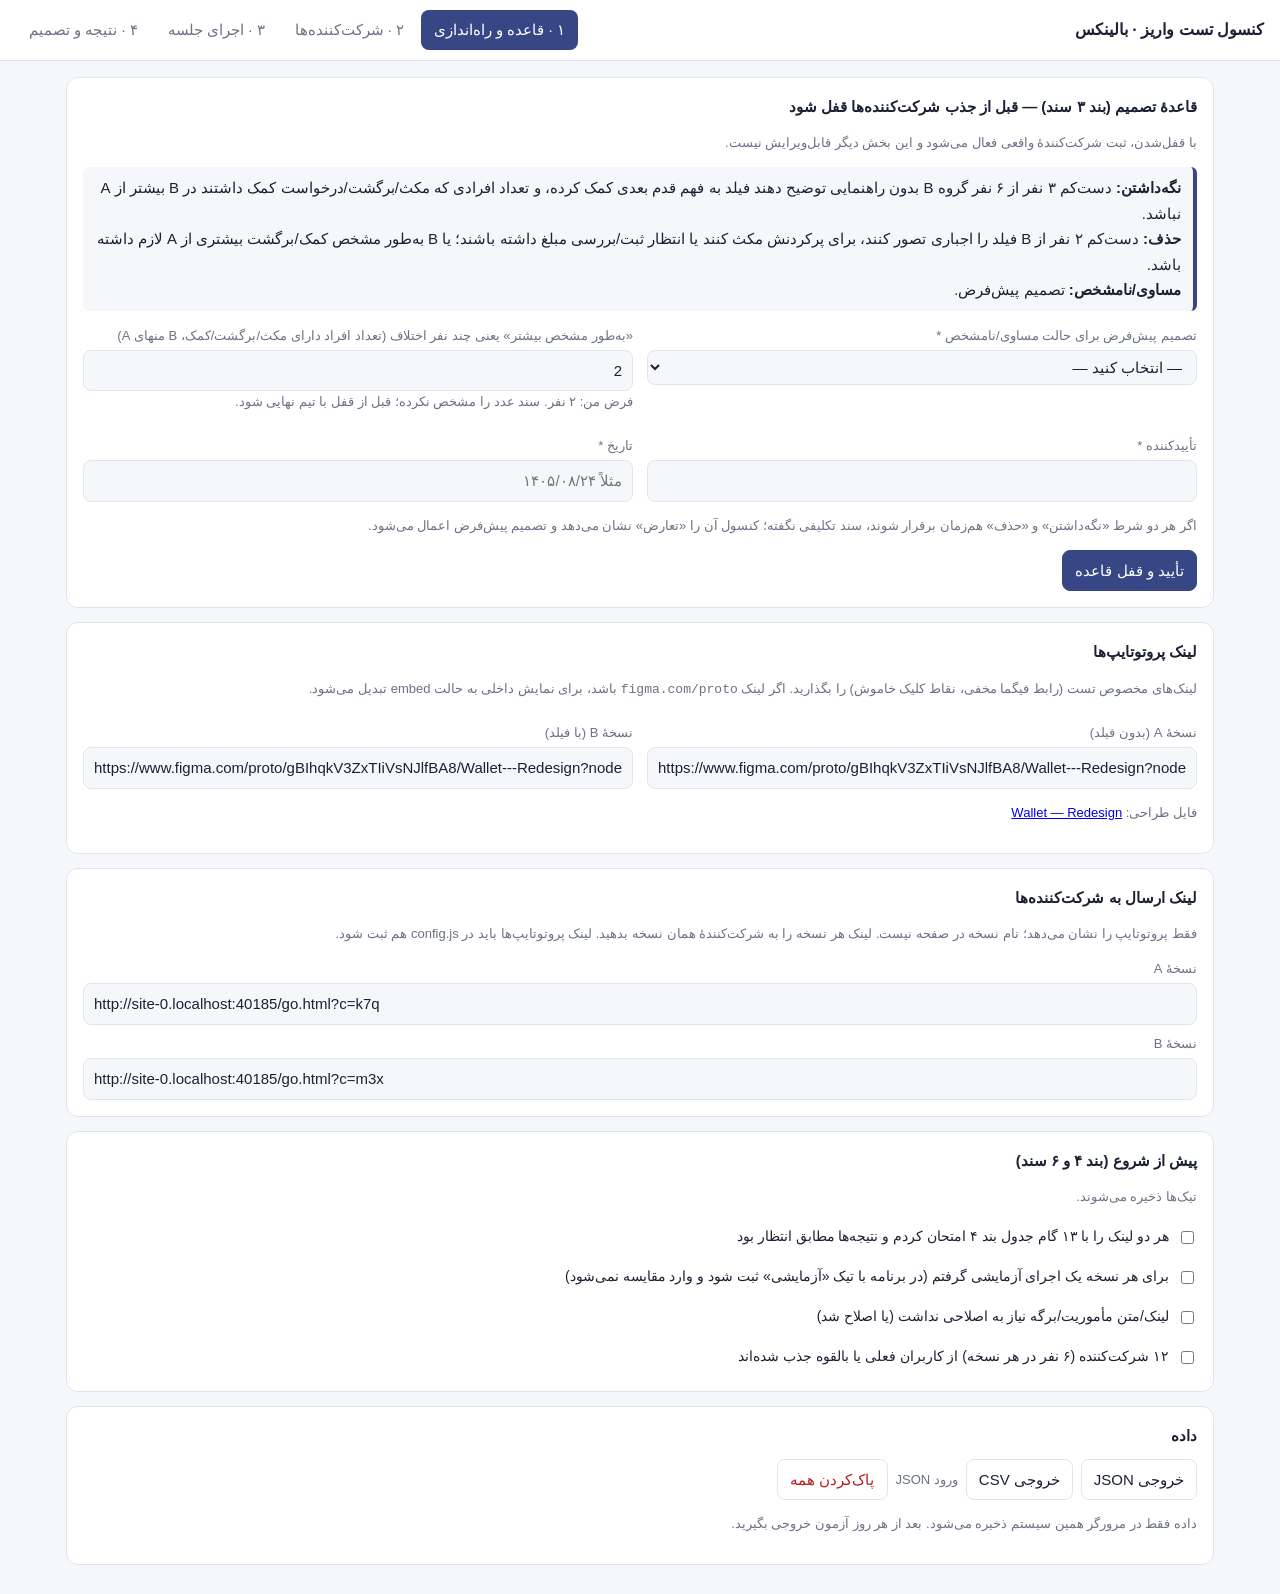
==== index.html @ b4ce2a28 "Balinex deposit A/B test console" ====
<!doctype html>
<html lang="fa" dir="rtl">
<head>
<meta charset="utf-8">
<meta name="viewport" content="width=device-width,initial-scale=1">
<title>کنسول تست واریز بالینکس</title>
<style>
:root{--bg:#f6f7fb;--card:#fff;--ink:#1b2033;--mute:#6b7285;--line:#e1e4ee;--pri:#374785;--pri-ink:#fff;--ok:#15803d;--bad:#b91c1c;--warn:#b45309;--a:#0e7490;--b:#7c3aed}
@media (prefers-color-scheme:dark){:root{--bg:#12141c;--card:#1b1e2a;--ink:#e8eaf3;--mute:#9aa1b5;--line:#2c3144;--pri:#7c8fe0;--pri-ink:#10131f;--ok:#4ade80;--bad:#f87171;--warn:#fbbf24;--a:#22d3ee;--b:#a78bfa}}
*{box-sizing:border-box}
body{margin:0;background:var(--bg);color:var(--ink);font:15px/1.7 Vazirmatn,Tahoma,"Segoe UI",sans-serif}
header{background:var(--card);border-bottom:1px solid var(--line);padding:10px 16px;display:flex;gap:12px;align-items:center;flex-wrap:wrap;position:sticky;top:0;z-index:5}
header h1{font-size:16px;margin:0;margin-inline-end:auto}
nav{display:flex;gap:4px;flex-wrap:wrap}
nav button{background:none;border:1px solid transparent;color:var(--mute);padding:6px 12px;border-radius:8px;cursor:pointer;font:inherit}
nav button.on{background:var(--pri);color:var(--pri-ink)}
main{max-width:1180px;margin:0 auto;padding:16px}
.card{background:var(--card);border:1px solid var(--line);border-radius:12px;padding:16px;margin-bottom:14px}
.card h2{font-size:15px;margin:0 0 10px}
.grid{display:grid;gap:14px}
.g2{grid-template-columns:1fr 1fr}.g3{grid-template-columns:repeat(3,1fr)}
@media(max-width:820px){.g2,.g3{grid-template-columns:1fr}}
label{display:block;font-size:13px;color:var(--mute);margin:8px 0 3px}
input,select,textarea{width:100%;font:inherit;color:var(--ink);background:var(--bg);border:1px solid var(--line);border-radius:8px;padding:7px 10px}
textarea{min-height:60px;resize:vertical}
input[type=checkbox]{width:auto}
button.btn{font:inherit;cursor:pointer;border:1px solid var(--line);background:var(--card);color:var(--ink);padding:7px 12px;border-radius:8px}
button.btn:hover{border-color:var(--pri)}
button.pri{background:var(--pri);color:var(--pri-ink);border-color:var(--pri)}
button.danger{color:var(--bad)}
button:disabled{opacity:.45;cursor:not-allowed}
.row{display:flex;gap:8px;flex-wrap:wrap;align-items:center}
.pill{display:inline-block;padding:1px 10px;border-radius:99px;font-size:12px;font-weight:700;color:#fff}
.pA{background:var(--a)}.pB{background:var(--b)}
.mute{color:var(--mute);font-size:13px}
table{width:100%;border-collapse:collapse;font-size:14px}
th,td{padding:7px 8px;border-bottom:1px solid var(--line);text-align:start;vertical-align:top}
th{color:var(--mute);font-weight:600;font-size:13px}
tr.sel{background:color-mix(in srgb,var(--pri) 12%,transparent)}
.timer{font-size:44px;font-weight:800;font-variant-numeric:tabular-nums;direction:ltr;text-align:center}
.timer.over{color:var(--bad)}
.script{background:var(--bg);border-inline-start:4px solid var(--pri);padding:8px 12px;border-radius:6px;margin:6px 0;white-space:pre-wrap}
.ev{display:grid;grid-template-columns:repeat(auto-fill,minmax(150px,1fr));gap:6px}
.log{max-height:170px;overflow:auto;font-size:13px;direction:rtl}
.log div{padding:2px 0;border-bottom:1px dashed var(--line)}
.ok{color:var(--ok)}.bad{color:var(--bad)}.warn{color:var(--warn)}
.verdict{font-size:20px;font-weight:800;padding:12px 16px;border-radius:10px;border:2px solid var(--line)}
.v-keep{border-color:var(--ok);color:var(--ok)}.v-del{border-color:var(--bad);color:var(--bad)}.v-def{border-color:var(--warn);color:var(--warn)}
iframe{width:100%;height:640px;border:1px solid var(--line);border-radius:10px;background:#fff}
.chk{display:flex;gap:8px;align-items:flex-start;padding:4px 0}
.chk input{margin-top:6px}
.hide{display:none!important}
.big{font-size:26px;font-weight:800}
</style>
</head>
<body>
<header>
  <h1>کنسول تست واریز · بالینکس</h1>
  <nav id="nav"></nav>
</header>
<main id="app"></main>

<script src="config.js"></script>
<script>
/* ---------- state ---------- */
const KEY='balinex-deposit-test-v1';
const DEF={config:{urlA:'',urlB:'',defaultDecision:'',approver:'',approvedDate:'',gap:2,locked:false},participants:[],sel:null,tab:'setup',showVer:false,embed:false};
let S;
try{S=JSON.parse(localStorage.getItem(KEY))||structuredClone(DEF)}catch(e){S=structuredClone(DEF)}
S.config={...DEF.config,...S.config};
const TC=window.TEST_CONFIG||{};if(!S.config.urlA&&TC.urlA)S.config.urlA=TC.urlA;if(!S.config.urlB&&TC.urlB)S.config.urlB=TC.urlB;
const base=location.href.replace(/[^/]*$/,'')+'go.html?c=';
const save=()=>{try{localStorage.setItem(KEY,JSON.stringify(S))}catch(e){}};
const $=(s,r=document)=>r.querySelector(s);
const esc=s=>String(s??'').replace(/[&<>"]/g,c=>({'&':'&amp;','<':'&lt;','>':'&gt;','"':'&quot;'}[c]));
const P=()=>S.participants.find(p=>p.id===S.sel);
const real=()=>S.participants.filter(p=>!p.pilot);
const fa=n=>String(n).replace(/\d/g,d=>'۰۱۲۳۴۵۶۷۸۹'[d]);
const mmss=s=>{s=Math.max(0,Math.floor(s));return String(Math.floor(s/60)).padStart(2,'0')+':'+String(s%60).padStart(2,'0')};

/* ---------- tabs ---------- */
const TABS=[['setup','۱ · قاعده و راه‌اندازی'],['people','۲ · شرکت‌کننده‌ها'],['run','۳ · اجرای جلسه'],['res','۴ · نتیجه و تصمیم']];
function renderNav(){$('#nav').innerHTML=TABS.map(([k,l])=>`<button class="${S.tab===k?'on':''}" data-t="${k}">${l}</button>`).join('');
  $('#nav').onclick=e=>{const t=e.target.dataset.t;if(t){S.tab=t;save();render()}}}

/* ---------- randomisation (stratified by prior deposit experience) ---------- */
function assign(exp,pilot){
  const pool=S.participants.filter(p=>!p.pilot===!pilot&&!pilot);
  if(pilot){return S.participants.filter(p=>p.pilot).length%2?'B':'A'}
  const cnt=(v,filter)=>real().filter(p=>p.version===v&&filter(p)).length;
  const A=cnt('A',()=>true),B=cnt('B',()=>true);
  if(A>=6)return 'B'; if(B>=6)return 'A';
  const sa=cnt('A',p=>p.exp===exp),sb=cnt('B',p=>p.exp===exp);
  if(sa!==sb)return sa<sb?'A':'B';
  if(A!==B)return A<B?'A':'B';
  return Math.random()<.5?'A':'B';
}

/* ---------- views ---------- */
function render(){renderNav();({setup:vSetup,people:vPeople,run:vRun,res:vRes}[S.tab])()}

function vSetup(){
  const c=S.config,L=c.locked;
  $('#app').innerHTML=`
  <div class="card"><h2>قاعدهٔ تصمیم (بند ۳ سند) — قبل از جذب شرکت‌کننده‌ها قفل شود</h2>
   <p class="mute">با قفل‌شدن، ثبت شرکت‌کنندهٔ واقعی فعال می‌شود و این بخش دیگر قابل‌ویرایش نیست.</p>
   <div class="script"><b>نگه‌داشتن:</b> دست‌کم ۳ نفر از ۶ نفر گروه B بدون راهنمایی توضیح دهند فیلد به فهم قدم بعدی کمک کرده، و تعداد افرادی که مکث/برگشت/درخواست کمک داشتند در B بیشتر از A نباشد.
<b>حذف:</b> دست‌کم ۲ نفر از B فیلد را اجباری تصور کنند، برای پرکردنش مکث کنند یا انتظار ثبت/بررسی مبلغ داشته باشند؛ یا B به‌طور مشخص کمک/برگشت بیشتری از A لازم داشته باشد.
<b>مساوی/نامشخص:</b> تصمیم پیش‌فرض.</div>
   <div class="grid g2">
    <div><label>تصمیم پیش‌فرض برای حالت مساوی/نامشخص *</label>
     <select id="def" ${L?'disabled':''}><option value="">— انتخاب کنید —</option>
      ${['نگه‌داشتن فیلد','حذف فیلد'].map(o=>`<option ${c.defaultDecision===o?'selected':''}>${o}</option>`).join('')}</select></div>
    <div><label>«به‌طور مشخص بیشتر» یعنی چند نفر اختلاف (تعداد افراد دارای مکث/برگشت/کمک، B منهای A)</label>
     <input id="gap" type="number" min="1" max="6" value="${c.gap}" ${L?'disabled':''}>
     <div class="mute">فرض من: ۲ نفر. سند عدد را مشخص نکرده؛ قبل از قفل با تیم نهایی شود.</div></div>
    <div><label>تأییدکننده *</label><input id="appr" value="${esc(c.approver)}" ${L?'disabled':''}></div>
    <div><label>تاریخ *</label><input id="adate" value="${esc(c.approvedDate)}" placeholder="مثلاً ۱۴۰۵/۰۸/۲۴" ${L?'disabled':''}></div>
   </div>
   <p class="mute">اگر هر دو شرط «نگه‌داشتن» و «حذف» هم‌زمان برقرار شوند، سند تکلیفی نگفته؛ کنسول آن را «تعارض» نشان می‌دهد و تصمیم پیش‌فرض اعمال می‌شود.</p>
   <div class="row"><button class="btn pri" id="lock" ${L?'disabled':''}>${L?'قفل شده ✓':'تأیید و قفل قاعده'}</button>
   ${L?`<button class="btn danger" id="unlock">باز کردن قفل (فقط پیش از جلسهٔ واقعی)</button>`:''}</div>
  </div>
  <div class="card"><h2>لینک پروتوتایپ‌ها</h2>
   <p class="mute">لینک‌های مخصوص تست (رابط فیگما مخفی، نقاط کلیک خاموش) را بگذارید. اگر لینک <code>figma.com/proto</code> باشد، برای نمایش داخلی به حالت embed تبدیل می‌شود.</p>
   <div class="grid g2"><div><label>نسخهٔ A (بدون فیلد)</label><input id="uA" dir="ltr" value="${esc(c.urlA)}"></div>
   <div><label>نسخهٔ B (با فیلد)</label><input id="uB" dir="ltr" value="${esc(c.urlB)}"></div></div>
   <p class="mute">فایل طراحی: <a href="https://www.figma.com/design/gBIhqkV3ZxTIiVsNJlfBA8/Wallet---Redesign?node-id=12158-16458" target="_blank" rel="noopener">Wallet — Redesign</a></p>
  </div>
  <div class="card"><h2>لینک ارسال به شرکت‌کننده‌ها</h2>
   <p class="mute">فقط پروتوتایپ را نشان می‌دهد؛ نام نسخه در صفحه نیست. لینک هر نسخه را به شرکت‌کنندهٔ همان نسخه بدهید. لینک پروتوتایپ‌ها باید در config.js هم ثبت شود.</p>
   <label>نسخهٔ A</label><input readonly dir="ltr" value="${esc(base+(TC.codeA||''))}" onclick="this.select()">
   <label>نسخهٔ B</label><input readonly dir="ltr" value="${esc(base+(TC.codeB||''))}" onclick="this.select()"></div>
  <div class="card"><h2>پیش از شروع (بند ۴ و ۶ سند)</h2>
   <p class="mute">تیک‌ها ذخیره می‌شوند.</p>
   ${[['pre1','هر دو لینک را با ۱۳ گام جدول بند ۴ امتحان کردم و نتیجه‌ها مطابق انتظار بود'],['pre2','برای هر نسخه یک اجرای آزمایشی گرفتم (در برنامه با تیک «آزمایشی» ثبت شود و وارد مقایسه نمی‌شود)'],['pre3','لینک/متن مأموریت/برگه نیاز به اصلاحی نداشت (یا اصلاح شد)'],['pre4','۱۲ شرکت‌کننده (۶ نفر در هر نسخه) از کاربران فعلی یا بالقوه جذب شده‌اند']]
    .map(([k,t])=>`<label class="chk" style="color:var(--ink);font-size:14px"><input type="checkbox" data-pre="${k}" ${S.pre?.[k]?'checked':''}>${t}</label>`).join('')}
  </div>
  <div class="card"><h2>داده</h2><div class="row">
   <button class="btn" id="exj">خروجی JSON</button><button class="btn" id="exc">خروجی CSV</button>
   <label class="btn" style="margin:0">ورود JSON<input type="file" id="imp" accept=".json" class="hide"></label>
   <button class="btn danger" id="reset">پاک‌کردن همه</button></div>
   <p class="mute">داده فقط در مرورگر همین سیستم ذخیره می‌شود. بعد از هر روز آزمون خروجی بگیرید.</p></div>`;
  if(!L){['def','gap','appr','adate'].forEach(id=>$('#'+id).onchange=()=>{c.defaultDecision=$('#def').value;c.gap=+$('#gap').value||2;c.approver=$('#appr').value;c.approvedDate=$('#adate').value;save()})}
  $('#uA').onchange=e=>{c.urlA=e.target.value.trim();save()};$('#uB').onchange=e=>{c.urlB=e.target.value.trim();save()};
  $('#lock').onclick=()=>{c.defaultDecision=$('#def').value;c.approver=$('#appr').value;c.approvedDate=$('#adate').value;c.gap=+$('#gap').value||2;
    if(!c.defaultDecision||!c.approver||!c.approvedDate)return alert('تصمیم پیش‌فرض، تأییدکننده و تاریخ را کامل کنید.');c.locked=true;save();render()};
  if($('#unlock'))$('#unlock').onclick=()=>{if(real().length&&!confirm('جلسهٔ واقعی ثبت شده؛ تغییر قاعده بعد از دیدن نتیجه اعتبار تست را از بین می‌برد. ادامه؟'))return;c.locked=false;save();render()};
  document.querySelectorAll('[data-pre]').forEach(i=>i.onchange=()=>{S.pre={...S.pre,[i.dataset.pre]:i.checked};save()});
  $('#exj').onclick=()=>dl('balinex-test.json',JSON.stringify(S,null,1),'application/json');
  $('#exc').onclick=()=>dl('balinex-test.csv','﻿'+toCSV(),'text/csv');
  $('#imp').onchange=e=>{const f=e.target.files[0];if(!f)return;f.text().then(t=>{try{S=JSON.parse(t);save();render()}catch(x){alert('فایل نامعتبر')}})};
  $('#reset').onclick=()=>{if(confirm('همهٔ داده پاک شود؟')){S=structuredClone(DEF);save();render()}};
}

function vPeople(){
  const c=S.config;
  $('#app').innerHTML=`
  ${!c.locked?`<div class="card warn">قاعدهٔ تصمیم هنوز قفل نشده؛ فقط اجرای آزمایشی مجاز است.</div>`:''}
  <div class="card"><h2>شرکت‌کنندهٔ جدید</h2>
   <div class="grid g3"><div><label>شناسه (مثلاً P01)</label><input id="code" value="P${String(real().length+1).padStart(2,'0')}"></div>
   <div><label>تجربهٔ قبلی واریز (برای متعادل‌سازی)</label><select id="exp"><option value="1">دارد</option><option value="0">ندارد</option></select></div>
   <div><label>نوع جلسه</label><select id="pil"><option value="0" ${c.locked?'':'disabled'}>اصلی</option><option value="1" ${c.locked?'':'selected'}>آزمایشی (خارج از مقایسه)</option></select></div></div>
   <div class="row" style="margin-top:10px"><button class="btn pri" id="add">ثبت و تخصیص نسخه</button>
   <span class="mute">تخصیص تصادفی است و در هر لایهٔ تجربه تا حد ممکن متعادل می‌ماند؛ سقف ۶ نفر برای هر نسخه.</span></div></div>
  <div class="card"><h2>فهرست (${fa(real().length)} از ۱۲)</h2>
   <table><tr><th>شناسه</th><th>نسخه</th><th>تجربه</th><th>نوع</th><th>نتیجه</th><th></th></tr>
   ${S.participants.map(p=>`<tr class="${p.id===S.sel?'sel':''}"><td>${esc(p.code)}</td>
    <td><span class="pill p${p.version}">${p.version}</span></td><td>${p.exp?'دارد':'ندارد'}</td><td>${p.pilot?'آزمایشی':'اصلی'}</td>
    <td>${OUT[p.obs.outcome]||'—'}</td>
    <td class="row"><button class="btn" data-run="${p.id}">اجرا</button><button class="btn danger" data-del="${p.id}">حذف</button></td></tr>`).join('')||'<tr><td colspan=6 class="mute">هنوز کسی ثبت نشده.</td></tr>'}</table></div>`;
  $('#add').onclick=()=>{
    const pilot=$('#pil').value==='1';
    if(!pilot&&real().length>=12)return alert('۱۲ نفر کامل است.');
    const exp=$('#exp').value==='1',v=assign(exp,pilot);
    const p={id:'p'+Date.now(),code:$('#code').value.trim()||'P?',version:v,exp,pilot,obs:blank()};
    S.participants.push(p);S.sel=p.id;save();
    alert(`${p.code} → نسخهٔ ${v}`);S.tab='run';save();render()};
  $('#app').onclick=e=>{const r=e.target.dataset.run,d=e.target.dataset.del;
    if(r){S.sel=r;S.tab='run';save();render()}
    if(d&&confirm('حذف شود؟')){S.participants=S.participants.filter(p=>p.id!==d);if(S.sel===d)S.sel=null;save();render()}};
}

const OUT={unassisted:'تکمیل بدون کمک',assisted:'تکمیل با کمک',incomplete:'ناتمام',limit:'محدودیت پروتوتایپ'};
const blank=()=>({startedAt:null,stoppedAt:null,elapsed:null,events:[],firstClick:'',firstMethod:'',outcome:'',fieldUse:'',mandatory:'',expectation:'',helped:'',quote:'',pauseNote:'',q1:'',q2:'',q3:'',q4:'',q5:''});
const EVT={click:'اولین کلیک',pause:'مکث',pausefill:'مکث برای پرکردن فیلد',back:'برگشت (مسیرنما)',help:'درخواست کمک',inactive:'کلیک روی بخش غیرفعال',note:'یادداشت'};
let tick=null;

function embedUrl(u){try{const x=new URL(u);if(x.hostname.endsWith('figma.com')&&x.pathname.startsWith('/proto')){x.hostname='embed.figma.com';x.searchParams.set('embed-host','share');x.searchParams.set('hide-ui','1');x.searchParams.set('hotspot-hints','0');return x.toString()}return u}catch(e){return u}}

function vRun(){
  clearInterval(tick);
  const p=P();
  if(!p){$('#app').innerHTML=`<div class="card">شرکت‌کننده‌ای انتخاب نشده. <button class="btn pri" id="go">به فهرست</button></div>`;$('#go').onclick=()=>{S.tab='people';render()};return}
  const o=p.obs,url=p.version==='A'?S.config.urlA:S.config.urlB,isB=p.version==='B';
  const steps=[
   ['۱ · آماده‌سازی','پیش از ورود: لینک نسخهٔ مربوط را باز کنید و R بزنید تا صفحهٔ «واریز تومان» از ابتدا و بدون رابط فیگما دیده شود. نام نسخه و فایل را نشان ندهید.'],
   ['۲ · متن شروع','«امروز داریم طرح صفحهٔ واریز رو امتحان می‌کنیم. لطفاً مثل وقتی که خودت از سایت استفاده می‌کنی پیش برو. این فقط نمونهٔ آزمایشیه؛ نیازی به انتقال پول یا وارد کردن اطلاعات بانکی واقعی نیست.»'],
   ['۳ · مأموریت (بعد از خواندن، تایمر را شروع کنید)','«فرض کن می‌خوای کیف پول بالینکست رو با ۱٬۰۰۰٬۰۰۰ تومان شارژ کنی. یک کارت بانکی از قبل در حسابت ثبت شده. از همین صفحه شروع کن و تا جایی پیش برو که اطلاعات لازم برای انتقال رو داشته باشی. وقتی به اون مرحله رسیدی، بهم بگو.»'],
   ['۴ · مشاهده','ثبت: اولین کلیک، اولین روش، توقف، برگشت، درخواست کمک. به مبلغ یا روش کارت‌به‌کارت اشاره نکنید. کلیک روی «واریز تومان» در مسیرنما = «برگشت».'],
   ['۵ · موقعیت‌های خاص','درخواست کمک: فقط بپرسید «اگر تنها بودی، قدم بعدی‌ات چی بود؟»؛ راهنمایی مستقیم بعد از ثبت نتیجه.\nروش غیرفعال: خطا ندانید؛ یک بار بگویید «این بخش در نمونه فعال نیست؛ اگر بود، چه انتظاری داشتی؟»، پاسخ را ثبت و از همان صفحه ادامه دهید. با تکمیل کارت‌به‌کارت → «تکمیل با کمک»؛ وگرنه «محدودیت پروتوتایپ» (زمانش مقایسه نمی‌شود).\nسه دقیقه: اگر بعد از ۳ دقیقه به شمارهٔ کارت مقصد نرسید یا انصراف داد → «ناتمام» و برو گام ۷.'],
   ['۶ · پایان مأموریت','وقتی شمارهٔ کارت مقصد را پیدا کرد و گفت برای انتقال از آن استفاده می‌کند، تایمر را متوقف کنید.'],
   ['۷ · پرسش‌های بعد از مأموریت','از همه: «قدم بعدی‌ات در دنیای واقعی چی بود؟» و «کجای این مسیر برات مبهم بود؟»'+(isB?'\nگروه B: «به نظرت فیلد مبلغ چه کاری انجام می‌داد؟» و «فکر می‌کردی بدون پر کردنش می‌تونی ادامه بدی؟»\nاگر فیلد را پر کرد: «مبلغی که وارد کردی، فکر می‌کنی کجا استفاده می‌شه؟»':'')]];
  $('#app').innerHTML=`
  <div class="row" style="margin-bottom:10px"><b class="big">${esc(p.code)}</b>
   <span class="pill p${p.version} ${S.showVer?'':'hide'}" id="vb">نسخهٔ ${p.version}</span>
   <button class="btn" id="tv">${S.showVer?'مخفی کردن نسخه':'نمایش نسخه'}</button>
   ${p.pilot?'<span class="pill" style="background:var(--warn)">آزمایشی — وارد مقایسه نمی‌شود</span>':''}
   <button class="btn" id="back">فهرست</button></div>
  <div class="grid g2">
   <div>
    <div class="card"><div class="timer" id="tm">00:00</div>
     <div class="row" style="justify-content:center"><button class="btn pri" id="st">شروع (بعد از خواندن مأموریت)</button><button class="btn" id="sp">توقف و ثبت</button><button class="btn danger" id="rs">صفر</button></div>
     <div class="mute" style="text-align:center">هشدار سقف ۳ دقیقه · زمان فقط در «تکمیل بدون کمک» مقایسه می‌شود</div></div>
    <div class="card"><h2>رویدادها</h2><div class="ev">${Object.entries(EVT).filter(([k])=>k!=='note'&&(k!=='pausefill'||isB)).map(([k,l])=>`<button class="btn" data-ev="${k}">${l}</button>`).join('')}<button class="btn" data-ev="note">+ یادداشت</button></div>
     <div class="log" id="log"></div></div>
    <div class="card"><h2>پرونده</h2>
     <div class="row"><button class="btn" id="op" ${url?'':'disabled'}>باز کردن پروتوتایپ در تب جدید</button><button class="btn" id="emb" ${url?'':'disabled'}>${S.embed?'بستن':'نمایش داخلی'}</button></div>
     ${url?'':'<p class="warn">لینک این نسخه در تب ۱ ثبت نشده.</p>'}
     ${S.embed&&url?`<iframe src="${esc(embedUrl(url))}" allowfullscreen></iframe>`:''}</div>
   </div>
   <div>
    <div class="card"><h2>اسکریپت</h2>${steps.map(([h,t])=>`<details ${h[0]==='۳'?'open':''}><summary><b>${h}</b></summary><div class="script">${esc(t)}</div></details>`).join('')}</div>
    <div class="card"><h2>برگهٔ مشاهده</h2>
     <div class="grid g2"><div><label>اولین کلیک</label><input data-f="firstClick" value="${esc(o.firstClick)}"></div>
      <div><label>اولین روش انتخاب‌شده</label><input data-f="firstMethod" value="${esc(o.firstMethod)}"></div></div>
     <label>نتیجهٔ مأموریت</label><select data-f="outcome"><option value="">—</option>${Object.entries(OUT).map(([k,v])=>`<option value="${k}" ${o.outcome===k?'selected':''}>${v}</option>`).join('')}</select>
     <label>زمان ثبت‌شده</label><input data-f="elapsed" type="number" value="${o.elapsed??''}" placeholder="ثانیه — با توقف تایمر پر می‌شود">
     ${isB?`<div class="grid g2"><div><label>رفتار با فیلد</label><select data-f="fieldUse"><option value="">—</option>${[['used','استفاده کرد'],['skipped','رد کرد'],['unseen','ندید']].map(([k,v])=>`<option value="${k}" ${o.fieldUse===k?'selected':''}>${v}</option>`).join('')}</select></div>
      <div><label>اجباری تصور کرد؟</label><select data-f="mandatory"><option value="">—</option>${[['yes','بله'],['no','خیر'],['unk','نامشخص']].map(([k,v])=>`<option value="${k}" ${o.mandatory===k?'selected':''}>${v}</option>`).join('')}</select></div>
      <div><label>انتظار از مبلغ</label><select data-f="expectation"><option value="">—</option>${[['recorded','ثبت یا بررسی می‌شود'],['unused','استفاده نمی‌شود'],['unk','نمی‌داند']].map(([k,v])=>`<option value="${k}" ${o.expectation===k?'selected':''}>${v}</option>`).join('')}</select></div>
      <div><label>بدون راهنمایی گفت فیلد به فهم قدم بعدی کمک کرد؟</label><select data-f="helped"><option value="">—</option>${[['yes','بله'],['no','خیر']].map(([k,v])=>`<option value="${k}" ${o.helped===k?'selected':''}>${v}</option>`).join('')}</select></div></div>`:''}
     <label>محل و دلیل احتمالی مکث/برگشت</label><textarea data-f="pauseNote">${esc(o.pauseNote)}</textarea>
     <label>نقل‌قول کوتاه</label><textarea data-f="quote">${esc(o.quote)}</textarea>
     <label>پاسخ: قدم بعدی در دنیای واقعی؟</label><textarea data-f="q1">${esc(o.q1)}</textarea>
     <label>پاسخ: کجای مسیر مبهم بود؟</label><textarea data-f="q2">${esc(o.q2)}</textarea>
     ${isB?`<label>پاسخ: فیلد مبلغ چه کاری می‌کرد؟</label><textarea data-f="q3">${esc(o.q3)}</textarea>
      <label>پاسخ: بدون پرکردنش می‌توانستی ادامه بدهی؟</label><textarea data-f="q4">${esc(o.q4)}</textarea>
      <label>پاسخ (اگر پر کرد): مبلغ کجا استفاده می‌شود؟</label><textarea data-f="q5">${esc(o.q5)}</textarea>`:''}
    </div></div></div>`;
  $('#tv').onclick=()=>{S.showVer=!S.showVer;save();render()};
  $('#back').onclick=()=>{S.tab='people';render()};
  $('#op').onclick=()=>window.open(url,'_blank','noopener');
  $('#emb').onclick=()=>{S.embed=!S.embed;save();render()};
  document.querySelectorAll('[data-f]').forEach(el=>el.onchange=()=>{o[el.dataset.f]=el.type==='number'?(el.value===''?null:+el.value):el.value;save()});
  $('#st').onclick=()=>{o.startedAt=Date.now();o.stoppedAt=null;o.elapsed=null;o.events=[];save();render()};
  $('#sp').onclick=()=>{if(!o.startedAt)return;o.stoppedAt=Date.now();o.elapsed=Math.round((o.stoppedAt-o.startedAt)/1000);save();render()};
  $('#rs').onclick=()=>{if(confirm('تایمر و رویدادها صفر شود؟')){o.startedAt=o.stoppedAt=o.elapsed=null;o.events=[];save();render()}};
  document.querySelectorAll('[data-ev]').forEach(b=>b.onclick=()=>{
    const k=b.dataset.ev;let note='';if(k==='note'||k==='inactive'){note=prompt(k==='inactive'?'کدام بخش و چه انتظاری داشت؟':'یادداشت')||''}
    o.events.push({t:o.startedAt?Math.round((Date.now()-o.startedAt)/1000):null,type:k,note});save();drawLog()});
  drawLog();
  const tm=$('#tm');
  const paint=()=>{const e=o.stoppedAt?o.elapsed:o.startedAt?(Date.now()-o.startedAt)/1000:0;tm.textContent=mmss(e);tm.classList.toggle('over',e>=180)};
  paint();tick=setInterval(()=>{if(o.startedAt&&!o.stoppedAt)paint()},500);
  function drawLog(){$('#log').innerHTML=o.events.map(e=>`<div><b>${e.t==null?'—':mmss(e.t)}</b> · ${EVT[e.type]}${e.note?' — '+esc(e.note):''}</div>`).join('')||'<span class="mute">—</span>'}
}

/* ---------- results ---------- */
const trouble=p=>p.obs.events.some(e=>['pause','pausefill','back','help'].includes(e.type));
const objection=p=>p.obs.mandatory==='yes'||p.obs.expectation==='recorded'||p.obs.events.some(e=>e.type==='pausefill');
const median=a=>{if(!a.length)return null;a=[...a].sort((x,y)=>x-y);const m=a.length>>1;return a.length%2?a[m]:(a[m-1]+a[m])/2};
function stats(v){const g=real().filter(p=>p.version===v);
  const n=k=>g.filter(p=>p.obs.outcome===k).length;
  const t=g.filter(p=>p.obs.outcome==='unassisted'&&p.obs.elapsed!=null).map(p=>p.obs.elapsed);
  return{g,n:g.length,done:g.filter(p=>p.obs.outcome).length,unassisted:n('unassisted'),assisted:n('assisted'),incomplete:n('incomplete'),limit:n('limit'),med:median(t),tn:t.length,trouble:g.filter(trouble).length,
   mand:g.filter(p=>p.obs.mandatory==='yes').length,rec:g.filter(p=>p.obs.expectation==='recorded').length,objection:g.filter(objection).length,helped:g.filter(p=>p.obs.helped==='yes').length,
   used:g.filter(p=>p.obs.fieldUse==='used').length,skipped:g.filter(p=>p.obs.fieldUse==='skipped').length,unseen:g.filter(p=>p.obs.fieldUse==='unseen').length}}

function decide(a,b){
  const c=S.config,final=a.done>=6&&b.done>=6;
  const keep=b.helped>=3&&b.trouble<=a.trouble;
  const del=b.objection>=2||(b.trouble-a.trouble>=c.gap);
  let res,why;
  if(keep&&del){res='تعارض → '+c.defaultDecision;why='هر دو شرط هم‌زمان برقرارند؛ سند تکلیفی نگفته، تصمیم پیش‌فرض اعمال شد. بهتر است تیم همین را رسمی کند.';}
  else if(keep){res='نگه‌داشتن فیلد';why='شرط نگه‌داشتن برقرار است.'}
  else if(del){res='حذف فیلد';why='شرط حذف برقرار است.'}
  else{res=c.defaultDecision+' (پیش‌فرض)';why='هیچ‌یک از دو شرط برقرار نیست.'}
  return{res,why,keep,del,final,cls:keep&&!del?'v-keep':del&&!keep?'v-del':'v-def'}}

function vRes(){
  const A=stats('A'),B=stats('B'),d=decide(A,B),c=S.config;
  const m=s=>s==null?'—':fa(s)+' ثانیه';
  const row=(l,a,b)=>`<tr><td>${l}</td><td>${a}</td><td>${b}</td></tr>`;
  $('#app').innerHTML=`
  <div class="card"><h2>تصمیم طبق قاعدهٔ قفل‌شده ${d.final?'':'<span class="warn">(موقت — جلسات کامل نیست)</span>'}</h2>
   ${c.locked?'':'<p class="warn">قاعده هنوز قفل نشده؛ نتیجه معتبر نیست.</p>'}
   <div class="verdict ${d.cls}">${esc(d.res)}</div><p class="mute">${d.why}</p>
   <table><tr><th>شرط</th><th>وضعیت</th></tr>
    <tr><td>نگه‌داشتن: B با توضیح بدون راهنما ≥ ۳ (الان ${fa(B.helped)}) و افراد دارای مکث/برگشت/کمک در B ≤ A (${fa(B.trouble)} در برابر ${fa(A.trouble)})</td><td class="${d.keep?'ok':'bad'}">${d.keep?'برقرار':'برقرار نیست'}</td></tr>
    <tr><td>حذف: B با اجباری/مکث پرکردن/انتظار ثبت ≥ ۲ (الان ${fa(B.objection)})، یا اختلاف مکث/برگشت/کمک B−A ≥ ${fa(c.gap)} (الان ${fa(B.trouble-A.trouble)})</td><td class="${d.del?'ok':'bad'}">${d.del?'برقرار':'برقرار نیست'}</td></tr></table>
   <p class="mute">این نمونه الگوی رفتاری را نشان می‌دهد؛ نتیجهٔ آماری یا اثر فیلد بر واریز واقعی نیست.</p></div>
  <div class="card"><h2>جمع‌بندی دو گروه (بدون جلسات آزمایشی)</h2>
   <table><tr><th></th><th><span class="pill pA">A</span></th><th><span class="pill pB">B</span></th></tr>
   ${row('جلسهٔ ثبت‌شده / تکمیل‌شده', fa(A.n)+' / '+fa(A.done), fa(B.n)+' / '+fa(B.done))}
   ${row('تکمیل بدون کمک',fa(A.unassisted),fa(B.unassisted))}
   ${row('تکمیل با کمک',fa(A.assisted),fa(B.assisted))}
   ${row('ناتمام',fa(A.incomplete),fa(B.incomplete))}
   ${row('محدودیت پروتوتایپ',fa(A.limit),fa(B.limit))}
   ${row('میانهٔ زمان (فقط تکمیل بدون کمک؛ n در پرانتز)',m(A.med)+' ('+fa(A.tn)+')',m(B.med)+' ('+fa(B.tn)+')')}
   ${row('افراد دارای مکث/برگشت/درخواست کمک',fa(A.trouble),fa(B.trouble))}
   ${row('فیلد: استفاده / رد / ندید','—',fa(B.used)+' / '+fa(B.skipped)+' / '+fa(B.unseen))}
   ${row('اجباری تصور کردند','—',fa(B.mand))}
   ${row('انتظار ثبت یا بررسی مبلغ','—',fa(B.rec))}
   ${row('فیلد را به فهم قدم بعدی کمک‌کننده دانستند','—',fa(B.helped))}
   </table></div>
  <div class="card"><h2>نمونه حرف‌ها (گروه B)</h2>
   ${B.g.filter(p=>p.obs.quote||p.obs.q3).map(p=>`<div class="script"><b>${esc(p.code)}</b>${p.obs.q3?' — «'+esc(p.obs.q3)+'»':''}${p.obs.quote?'<br>'+esc(p.obs.quote):''}</div>`).join('')||'<span class="mute">—</span>'}</div>`;
}

/* ---------- export ---------- */
function toCSV(){const h=['code','version','pilot','experience','outcome','elapsed_s','first_click','first_method','field_use','mandatory','expectation','helped','trouble','events','pause_note','quote','q1','q2','q3','q4','q5'];
  const q=v=>'"'+String(v??'').replace(/"/g,'""')+'"';
  return [h.join(','),...S.participants.map(p=>{const o=p.obs;return [p.code,p.version,p.pilot?1:0,p.exp?1:0,o.outcome,o.elapsed,o.firstClick,o.firstMethod,o.fieldUse,o.mandatory,o.expectation,o.helped,trouble(p)?1:0,o.events.map(e=>`${e.t??''}s:${e.type}${e.note?'('+e.note+')':''}`).join(' | '),o.pauseNote,o.quote,o.q1,o.q2,o.q3,o.q4,o.q5].map(q).join(',')})].join('\n')}
function dl(n,t,m){const a=document.createElement('a');a.href=URL.createObjectURL(new Blob([t],{type:m}));a.download=n;a.click()}

render();
</script>
</body>
</html>
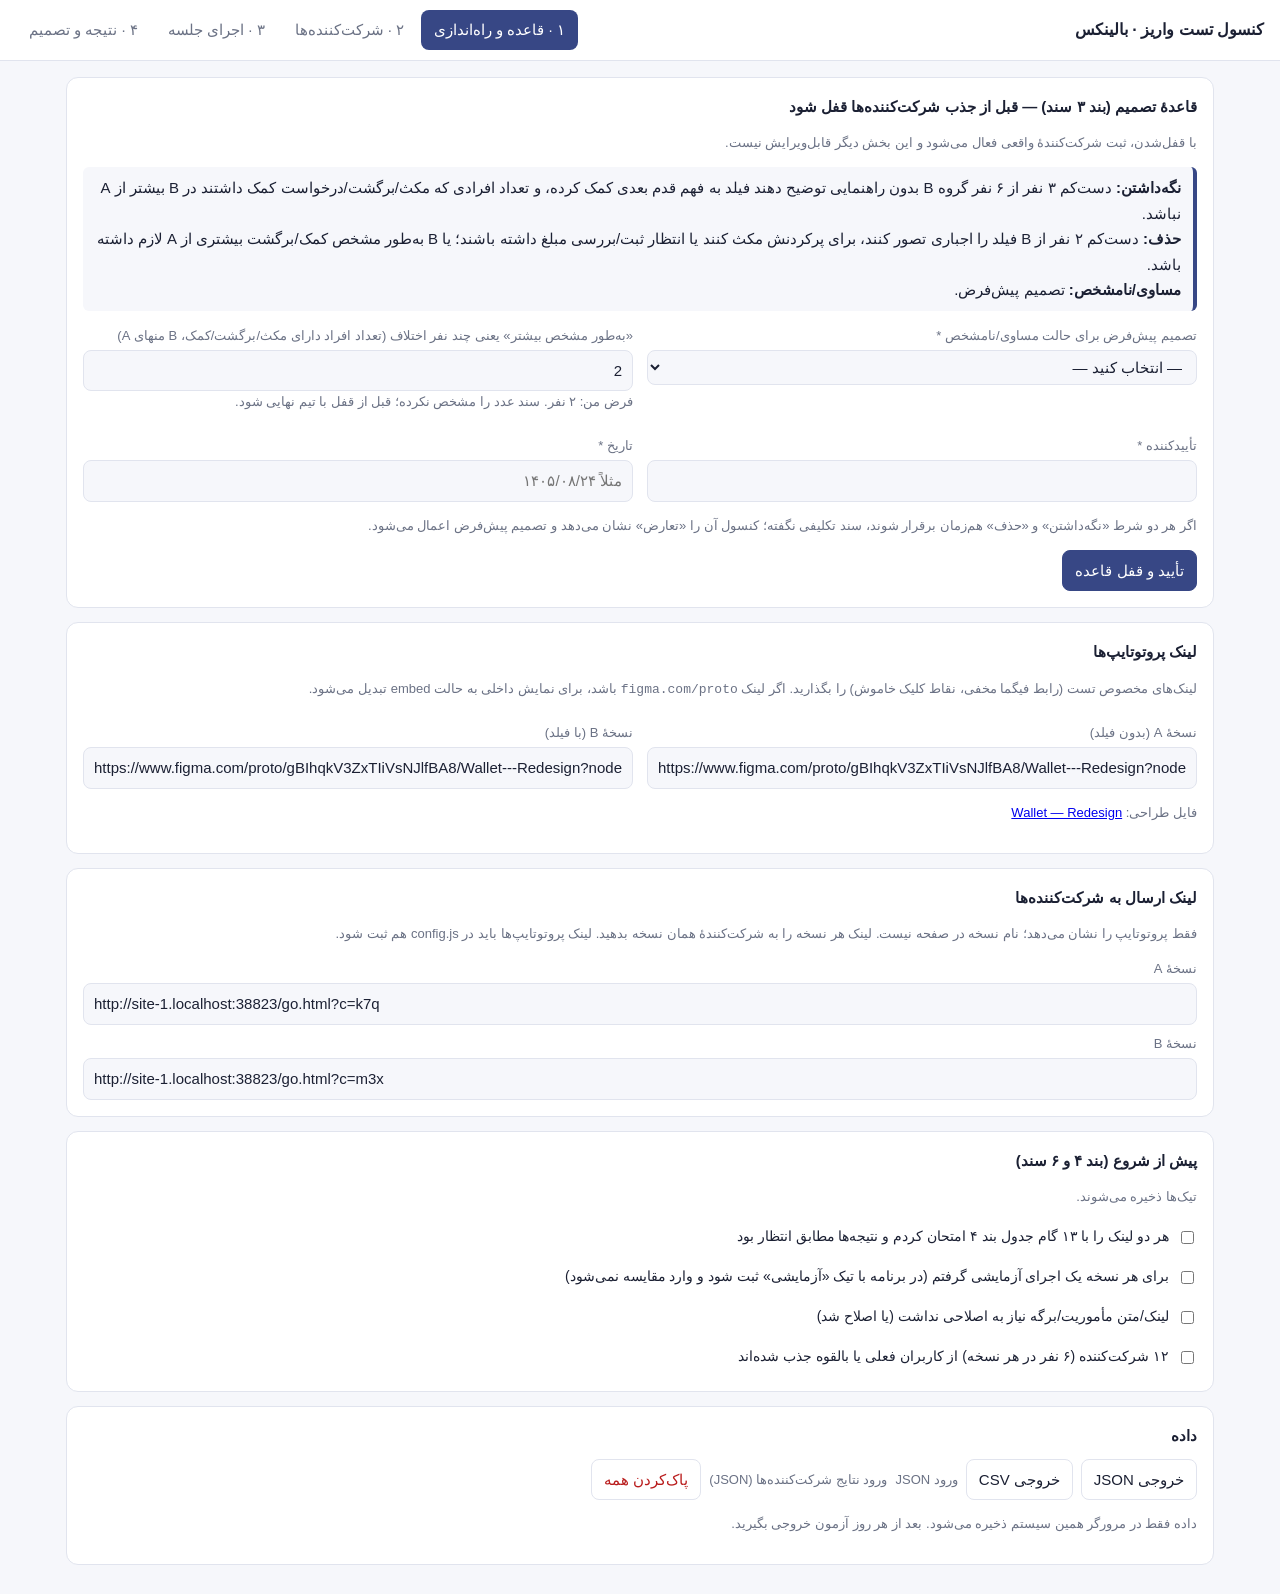
==== commit 099fa21d: "Participant flow: tracking, post-task questions" ====
--- a/index.html
+++ b/index.html
@@ -139,7 +139,7 @@
   <div class="card"><h2>داده</h2><div class="row">
    <button class="btn" id="exj">خروجی JSON</button><button class="btn" id="exc">خروجی CSV</button>
    <label class="btn" style="margin:0">ورود JSON<input type="file" id="imp" accept=".json" class="hide"></label>
-   <button class="btn danger" id="reset">پاک‌کردن همه</button></div>
+   <label class="btn" style="margin:0">ورود نتایج شرکت‌کننده‌ها (JSON)<input type="file" id="impr" accept=".json" class="hide"></label><button class="btn danger" id="reset">پاک‌کردن همه</button></div>
    <p class="mute">داده فقط در مرورگر همین سیستم ذخیره می‌شود. بعد از هر روز آزمون خروجی بگیرید.</p></div>`;
   if(!L){['def','gap','appr','adate'].forEach(id=>$('#'+id).onchange=()=>{c.defaultDecision=$('#def').value;c.gap=+$('#gap').value||2;c.approver=$('#appr').value;c.approvedDate=$('#adate').value;save()})}
   $('#uA').onchange=e=>{c.urlA=e.target.value.trim();save()};$('#uB').onchange=e=>{c.urlB=e.target.value.trim();save()};
@@ -150,6 +150,7 @@
   $('#exj').onclick=()=>dl('balinex-test.json',JSON.stringify(S,null,1),'application/json');
   $('#exc').onclick=()=>dl('balinex-test.csv','﻿'+toCSV(),'text/csv');
   $('#imp').onchange=e=>{const f=e.target.files[0];if(!f)return;f.text().then(t=>{try{S=JSON.parse(t);save();render()}catch(x){alert('فایل نامعتبر')}})};
+  $('#impr').onchange=e=>{const f=e.target.files[0];if(!f)return;f.text().then(t=>{try{let a=JSON.parse(t);if(!Array.isArray(a))a=[a];a.forEach(applyResult);save();alert(a.length+' نتیجه وارد شد. نتیجهٔ «کمک‌کنندگی فیلد»، «اجباری تصور کرد» و «انتظار از مبلغ» را باید خودتان از پاسخ‌ها کدگذاری کنید.');render()}catch(x){alert('فایل نامعتبر')}})};
   $('#reset').onclick=()=>{if(confirm('همهٔ داده پاک شود؟')){S=structuredClone(DEF);save();render()}};
 }
 
@@ -185,6 +186,20 @@
 const blank=()=>({startedAt:null,stoppedAt:null,elapsed:null,events:[],firstClick:'',firstMethod:'',outcome:'',fieldUse:'',mandatory:'',expectation:'',helped:'',quote:'',pauseNote:'',q1:'',q2:'',q3:'',q4:'',q5:''});
 const EVT={click:'اولین کلیک',pause:'مکث',pausefill:'مکث برای پرکردن فیلد',back:'برگشت (مسیرنما)',help:'درخواست کمک',inactive:'کلیک روی بخش غیرفعال',note:'یادداشت'};
 let tick=null;
+const goUrl=p=>base+(p.version==='A'?TC.codeA:TC.codeB)+'&m=1&p='+encodeURIComponent(p.code);
+const lsGet=k=>{try{return JSON.parse(localStorage.getItem(k))}catch(e){return null}};
+function applyResult(r){
+  let p=S.participants.find(x=>x.code===r.p);
+  if(!p){p={id:'p'+Date.now()+Math.random().toString(36).slice(2,5),code:r.p,version:r.v,exp:false,pilot:false,obs:blank()};S.participants.push(p)}
+  const o=p.obs,a=r.answers||{};
+  const clicks=(r.events||[]).filter(e=>e.type==='click');
+  o.outcome=r.outcome==='done'?'unassisted':'incomplete';
+  o.elapsed=r.outcome==='done'?r.elapsed:o.elapsed;
+  if(clicks[0]&&!o.firstClick)o.firstClick=clicks[0].node+' @'+Math.round(clicks[0].t/1000)+'s';
+  Object.assign(o,{q1:a.q1||'',q2:a.q2||'',q3:a.q3||'',q4:a.q4||'',q5:a.q5||''});
+  if(r.v==='B'&&r.filled)o.fieldUse=r.filled==='yes'?'used':'skipped';
+  o.auto={outcome:r.outcome,elapsed:r.elapsed,clicks:clicks.length,events:r.events||[]};
+  return p}
 
 function embedUrl(u){try{const x=new URL(u);if(x.hostname.endsWith('figma.com')&&x.pathname.startsWith('/proto')){x.hostname='embed.figma.com';x.searchParams.set('embed-host','share');x.searchParams.set('hide-ui','1');x.searchParams.set('hotspot-hints','0');return x.toString()}return u}catch(e){return u}}
 
@@ -214,10 +229,13 @@
      <div class="mute" style="text-align:center">هشدار سقف ۳ دقیقه · زمان فقط در «تکمیل بدون کمک» مقایسه می‌شود</div></div>
     <div class="card"><h2>رویدادها</h2><div class="ev">${Object.entries(EVT).filter(([k])=>k!=='note'&&(k!=='pausefill'||isB)).map(([k,l])=>`<button class="btn" data-ev="${k}">${l}</button>`).join('')}<button class="btn" data-ev="note">+ یادداشت</button></div>
      <div class="log" id="log"></div></div>
+    <div class="card"><h2>ردگیری خودکار کلیک و زمان</h2><div id="trk" class="log" style="max-height:none"></div>
+     <div class="row"><button class="btn" id="trr">تازه‌سازی</button><button class="btn pri" id="tri">وارد کردن به برگه</button></div>
+     <p class="mute">فقط وقتی کار می‌کند که پروتوتایپ با دکمهٔ «باز کردن/نمایش داخلی» همین صفحه باز شده باشد (هم‌مرورگر). نتیجهٔ شرکت‌کنندهٔ راه‌دور از «ورود نتایج» در تب ۱ می‌آید.</p></div>
     <div class="card"><h2>پرونده</h2>
      <div class="row"><button class="btn" id="op" ${url?'':'disabled'}>باز کردن پروتوتایپ در تب جدید</button><button class="btn" id="emb" ${url?'':'disabled'}>${S.embed?'بستن':'نمایش داخلی'}</button></div>
      ${url?'':'<p class="warn">لینک این نسخه در تب ۱ ثبت نشده.</p>'}
-     ${S.embed&&url?`<iframe src="${esc(embedUrl(url))}" allowfullscreen></iframe>`:''}</div>
+     ${S.embed&&url?`<iframe src="${esc(goUrl(p))}" allowfullscreen></iframe>`:''}</div>
    </div>
    <div>
     <div class="card"><h2>اسکریپت</h2>${steps.map(([h,t])=>`<details ${h[0]==='۳'?'open':''}><summary><b>${h}</b></summary><div class="script">${esc(t)}</div></details>`).join('')}</div>
@@ -240,7 +258,7 @@
     </div></div></div>`;
   $('#tv').onclick=()=>{S.showVer=!S.showVer;save();render()};
   $('#back').onclick=()=>{S.tab='people';render()};
-  $('#op').onclick=()=>window.open(url,'_blank','noopener');
+  $('#op').onclick=()=>window.open(goUrl(p),'_blank','noopener');
   $('#emb').onclick=()=>{S.embed=!S.embed;save();render()};
   document.querySelectorAll('[data-f]').forEach(el=>el.onchange=()=>{o[el.dataset.f]=el.type==='number'?(el.value===''?null:+el.value):el.value;save()});
   $('#st').onclick=()=>{o.startedAt=Date.now();o.stoppedAt=null;o.elapsed=null;o.events=[];save();render()};
@@ -250,6 +268,20 @@
     const k=b.dataset.ev;let note='';if(k==='note'||k==='inactive'){note=prompt(k==='inactive'?'کدام بخش و چه انتظاری داشت؟':'یادداشت')||''}
     o.events.push({t:o.startedAt?Math.round((Date.now()-o.startedAt)/1000):null,type:k,note});save();drawLog()});
   drawLog();
+  const drawTrk=()=>{const ev=lsGet('bt-'+p.code)||[],res=lsGet('bt-result-'+p.code);
+    const cl=ev.filter(e=>e.type==='click'),fb=ev.find(e=>e.type==='firstclick_blur'),dn=ev.find(e=>e.type==='done_auto'||e.type==='done');
+    $('#trk').innerHTML=!ev.length&&!res?'<span class="mute">هنوز داده‌ای نیست.</span>':
+     '<div>کلیک‌ها: <b>'+cl.length+'</b>'+(cl[0]?' · اولین: '+esc(cl[0].node)+' در '+mmss(cl[0].t/1000):(fb?' · اولین کلیک (تقریبی) در '+mmss(fb.t/1000):''))+'</div>'+
+     (dn?'<div>رسیدن به پایان در '+mmss(dn.t/1000)+'</div>':'')+(res?'<div>پاسخ‌نامه ثبت شده · نتیجه: '+esc(res.outcome)+'</div>':'')+
+     (cl.length?'<div class="mute">'+cl.slice(0,12).map(e=>esc(e.node)+'@'+mmss(e.t/1000)).join(' · ')+'</div>':'')};
+  drawTrk();$('#trr').onclick=drawTrk;
+  $('#tri').onclick=()=>{const res=lsGet('bt-result-'+p.code),ev=lsGet('bt-'+p.code)||[];
+    if(res){applyResult(res)}else{
+      const cl=ev.filter(e=>e.type==='click'),dn=ev.find(e=>e.type==='done_auto'||e.type==='done');
+      if(cl[0])o.firstClick=cl[0].node+' @'+Math.round(cl[0].t/1000)+'s';
+      if(dn&&o.elapsed==null)o.elapsed=Math.round(dn.t/1000);
+      o.auto={clicks:cl.length,events:ev}}
+    save();render()};
   const tm=$('#tm');
   const paint=()=>{const e=o.stoppedAt?o.elapsed:o.startedAt?(Date.now()-o.startedAt)/1000:0;tm.textContent=mmss(e);tm.classList.toggle('over',e>=180)};
   paint();tick=setInterval(()=>{if(o.startedAt&&!o.stoppedAt)paint()},500);
@@ -309,9 +341,9 @@
 }
 
 /* ---------- export ---------- */
-function toCSV(){const h=['code','version','pilot','experience','outcome','elapsed_s','first_click','first_method','field_use','mandatory','expectation','helped','trouble','events','pause_note','quote','q1','q2','q3','q4','q5'];
+function toCSV(){const h=['code','version','pilot','experience','outcome','elapsed_s','first_click','first_method','field_use','mandatory','expectation','helped','trouble','events','pause_note','quote','q1','q2','q3','q4','q5','auto_clicks'];
   const q=v=>'"'+String(v??'').replace(/"/g,'""')+'"';
-  return [h.join(','),...S.participants.map(p=>{const o=p.obs;return [p.code,p.version,p.pilot?1:0,p.exp?1:0,o.outcome,o.elapsed,o.firstClick,o.firstMethod,o.fieldUse,o.mandatory,o.expectation,o.helped,trouble(p)?1:0,o.events.map(e=>`${e.t??''}s:${e.type}${e.note?'('+e.note+')':''}`).join(' | '),o.pauseNote,o.quote,o.q1,o.q2,o.q3,o.q4,o.q5].map(q).join(',')})].join('\n')}
+  return [h.join(','),...S.participants.map(p=>{const o=p.obs;return [p.code,p.version,p.pilot?1:0,p.exp?1:0,o.outcome,o.elapsed,o.firstClick,o.firstMethod,o.fieldUse,o.mandatory,o.expectation,o.helped,trouble(p)?1:0,o.events.map(e=>`${e.t??''}s:${e.type}${e.note?'('+e.note+')':''}`).join(' | '),o.pauseNote,o.quote,o.q1,o.q2,o.q3,o.q4,o.q5,o.auto?o.auto.clicks:''].map(q).join(',')})].join('\n')}
 function dl(n,t,m){const a=document.createElement('a');a.href=URL.createObjectURL(new Blob([t],{type:m}));a.download=n;a.click()}
 
 render();
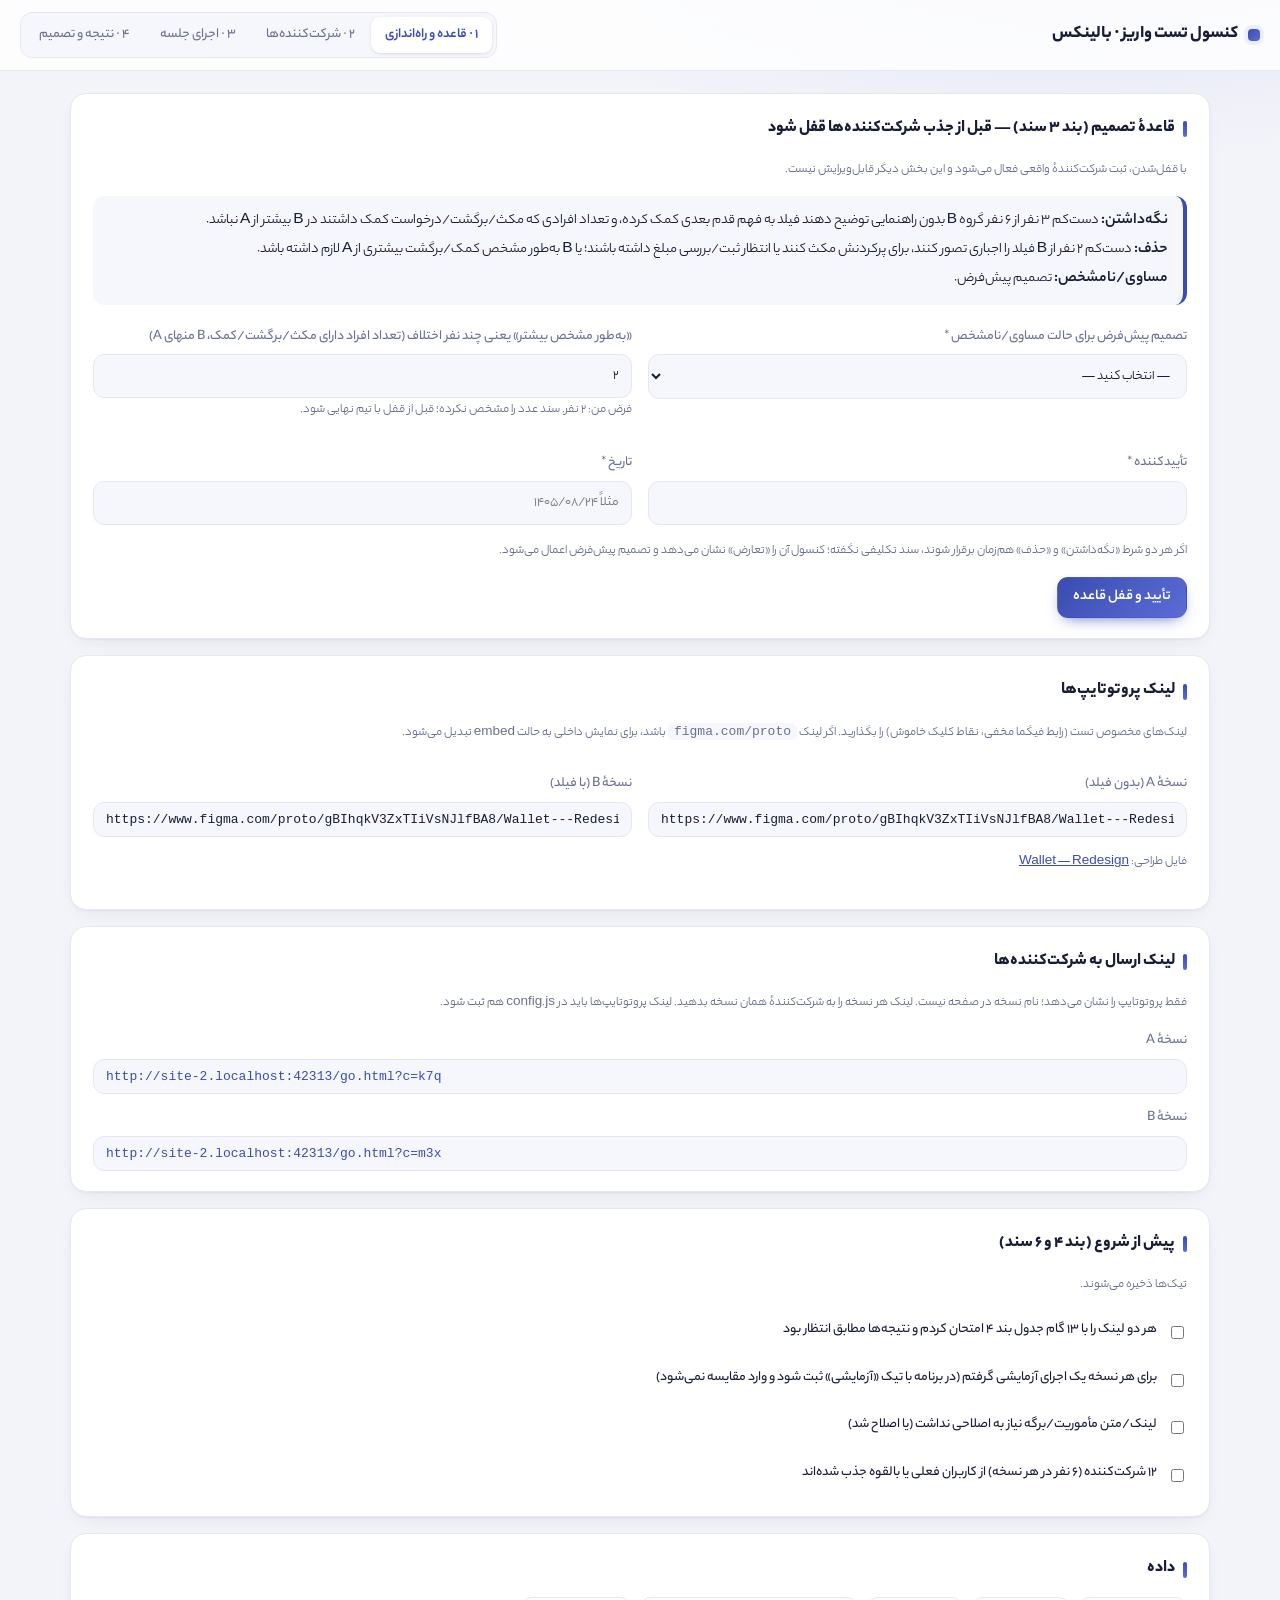
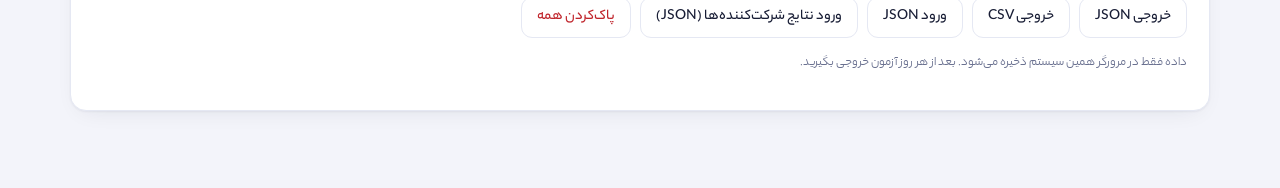
==== commit 7f48f601: "Yekan Bakh font and visual refresh" ====
--- a/index.html
+++ b/index.html
@@ -4,53 +4,73 @@
 <meta charset="utf-8">
 <meta name="viewport" content="width=device-width,initial-scale=1">
 <title>کنسول تست واریز بالینکس</title>
+<link rel="stylesheet" href="theme.css">
 <style>
-:root{--bg:#f6f7fb;--card:#fff;--ink:#1b2033;--mute:#6b7285;--line:#e1e4ee;--pri:#374785;--pri-ink:#fff;--ok:#15803d;--bad:#b91c1c;--warn:#b45309;--a:#0e7490;--b:#7c3aed}
-@media (prefers-color-scheme:dark){:root{--bg:#12141c;--card:#1b1e2a;--ink:#e8eaf3;--mute:#9aa1b5;--line:#2c3144;--pri:#7c8fe0;--pri-ink:#10131f;--ok:#4ade80;--bad:#f87171;--warn:#fbbf24;--a:#22d3ee;--b:#a78bfa}}
 *{box-sizing:border-box}
-body{margin:0;background:var(--bg);color:var(--ink);font:15px/1.7 Vazirmatn,Tahoma,"Segoe UI",sans-serif}
-header{background:var(--card);border-bottom:1px solid var(--line);padding:10px 16px;display:flex;gap:12px;align-items:center;flex-wrap:wrap;position:sticky;top:0;z-index:5}
-header h1{font-size:16px;margin:0;margin-inline-end:auto}
-nav{display:flex;gap:4px;flex-wrap:wrap}
-nav button{background:none;border:1px solid transparent;color:var(--mute);padding:6px 12px;border-radius:8px;cursor:pointer;font:inherit}
-nav button.on{background:var(--pri);color:var(--pri-ink)}
-main{max-width:1180px;margin:0 auto;padding:16px}
-.card{background:var(--card);border:1px solid var(--line);border-radius:12px;padding:16px;margin-bottom:14px}
-.card h2{font-size:15px;margin:0 0 10px}
-.grid{display:grid;gap:14px}
-.g2{grid-template-columns:1fr 1fr}.g3{grid-template-columns:repeat(3,1fr)}
-@media(max-width:820px){.g2,.g3{grid-template-columns:1fr}}
-label{display:block;font-size:13px;color:var(--mute);margin:8px 0 3px}
-input,select,textarea{width:100%;font:inherit;color:var(--ink);background:var(--bg);border:1px solid var(--line);border-radius:8px;padding:7px 10px}
-textarea{min-height:60px;resize:vertical}
-input[type=checkbox]{width:auto}
-button.btn{font:inherit;cursor:pointer;border:1px solid var(--line);background:var(--card);color:var(--ink);padding:7px 12px;border-radius:8px}
-button.btn:hover{border-color:var(--pri)}
-button.pri{background:var(--pri);color:var(--pri-ink);border-color:var(--pri)}
-button.danger{color:var(--bad)}
-button:disabled{opacity:.45;cursor:not-allowed}
-.row{display:flex;gap:8px;flex-wrap:wrap;align-items:center}
-.pill{display:inline-block;padding:1px 10px;border-radius:99px;font-size:12px;font-weight:700;color:#fff}
+html{-webkit-text-size-adjust:100%}
+body{margin:0;background:var(--bg);color:var(--ink);font:400 15.5px/1.85 var(--font);
+  background-image:radial-gradient(900px 340px at 85% -80px,color-mix(in srgb,var(--pri) 11%,transparent),transparent 70%)}
+b,strong,summary{font-weight:700}
+h1,h2{font-family:var(--font)}
+header{position:sticky;top:0;z-index:10;display:flex;gap:14px;align-items:center;flex-wrap:wrap;padding:12px 20px;
+  background:color-mix(in srgb,var(--card) 82%,transparent);backdrop-filter:blur(14px);-webkit-backdrop-filter:blur(14px);border-bottom:1px solid var(--line)}
+header h1{margin:0;margin-inline-end:auto;font-size:18px;font-weight:800;display:flex;align-items:center;gap:10px}
+header h1::before{content:"";width:12px;height:12px;border-radius:4px;background:linear-gradient(135deg,var(--pri),var(--pri2));box-shadow:0 0 0 4px var(--pri-soft)}
+nav{display:flex;gap:2px;flex-wrap:wrap;padding:4px;background:var(--soft);border:1px solid var(--line);border-radius:12px}
+nav button{background:none;border:0;color:var(--mute);padding:7px 14px;border-radius:9px;cursor:pointer;font:500 14px var(--font);transition:.15s}
+nav button:hover{color:var(--ink)}
+nav button.on{background:var(--card);color:var(--pri);box-shadow:0 1px 3px rgba(24,29,53,.12);font-weight:700}
+main{max-width:1180px;margin:0 auto;padding:22px 20px 60px}
+.card{background:var(--card);border:1px solid var(--line);border-radius:var(--r);padding:20px 22px;margin-bottom:16px;box-shadow:var(--sh)}
+.card h2{font-size:16.5px;font-weight:800;margin:0 0 12px;display:flex;align-items:center;gap:8px}
+.card h2::before{content:"";width:4px;height:16px;border-radius:3px;background:linear-gradient(var(--pri),var(--pri2))}
+.grid{display:grid;gap:16px}.g2{grid-template-columns:1fr 1fr}.g3{grid-template-columns:repeat(3,1fr)}
+@media(max-width:820px){.g2,.g3{grid-template-columns:1fr}main{padding:14px 12px 50px}}
+label{display:block;font-size:13.5px;font-weight:500;color:var(--mute);margin:12px 0 5px}
+input,select,textarea{width:100%;font:400 15px var(--font);color:var(--ink);background:var(--soft);border:1.5px solid var(--line);border-radius:11px;padding:9px 12px;transition:border-color .15s,box-shadow .15s,background .15s}
+input:focus,select:focus,textarea:focus{outline:0;border-color:var(--pri);background:var(--card);box-shadow:0 0 0 4px var(--pri-soft)}
+input[dir=ltr],input[readonly]{font-family:Consolas,ui-monospace,monospace;direction:ltr;text-align:left;font-size:13px}input[readonly]{color:var(--pri)}
+input[type=checkbox]{width:auto;accent-color:var(--pri)}
+textarea{min-height:64px;resize:vertical}
+a{color:var(--pri)}
+code{background:var(--soft);padding:1px 6px;border-radius:6px;font-size:13px}
+button.btn{font:500 14.5px var(--font);cursor:pointer;border:1.5px solid var(--line);background:var(--card);color:var(--ink);padding:8px 15px;border-radius:11px;transition:.15s}
+button.btn:hover,label.btn:hover{border-color:var(--pri);color:var(--pri);transform:translateY(-1px)}
+label.btn{display:inline-block;font:500 14.5px var(--font);cursor:pointer;border:1.5px solid var(--line);background:var(--card);color:var(--ink);padding:8px 15px;border-radius:11px;margin:0;transition:.15s}
+button.pri{background:linear-gradient(135deg,var(--pri),var(--pri2));color:var(--pri-ink);border-color:transparent;font-weight:700;box-shadow:0 6px 16px -8px var(--pri)}
+button.pri:hover{color:var(--pri-ink);border-color:transparent;filter:brightness(1.07)}
+button.danger{color:var(--bad)}button.danger:hover{border-color:var(--bad);color:var(--bad);background:var(--bad-soft)}
+button:disabled{opacity:.45;cursor:not-allowed;transform:none!important}
+.row{display:flex;gap:9px;flex-wrap:wrap;align-items:center}
+.pill{display:inline-block;padding:1px 13px;border-radius:99px;font-size:13px;font-weight:800;color:#fff;letter-spacing:.3px}
 .pA{background:var(--a)}.pB{background:var(--b)}
-.mute{color:var(--mute);font-size:13px}
-table{width:100%;border-collapse:collapse;font-size:14px}
-th,td{padding:7px 8px;border-bottom:1px solid var(--line);text-align:start;vertical-align:top}
-th{color:var(--mute);font-weight:600;font-size:13px}
-tr.sel{background:color-mix(in srgb,var(--pri) 12%,transparent)}
-.timer{font-size:44px;font-weight:800;font-variant-numeric:tabular-nums;direction:ltr;text-align:center}
-.timer.over{color:var(--bad)}
-.script{background:var(--bg);border-inline-start:4px solid var(--pri);padding:8px 12px;border-radius:6px;margin:6px 0;white-space:pre-wrap}
-.ev{display:grid;grid-template-columns:repeat(auto-fill,minmax(150px,1fr));gap:6px}
-.log{max-height:170px;overflow:auto;font-size:13px;direction:rtl}
-.log div{padding:2px 0;border-bottom:1px dashed var(--line)}
+.mute{color:var(--mute);font-size:13.5px}
+table{width:100%;border-collapse:separate;border-spacing:0;font-size:14.5px}
+th,td{padding:10px 12px;border-bottom:1px solid var(--line);text-align:start;vertical-align:top}
+th{color:var(--mute);font-weight:700;font-size:13px;background:var(--soft)}
+th:first-child{border-start-start-radius:10px}th:last-child{border-start-end-radius:10px}
+tbody tr:last-child td,table tr:last-child td{border-bottom:0}
+tr.sel{background:var(--pri-soft)}
+.timer{font:800 56px/1.2 var(--font);font-variant-numeric:tabular-nums;direction:ltr;text-align:center;letter-spacing:2px;margin:4px 0 10px;
+  background:linear-gradient(135deg,var(--pri),var(--pri2));-webkit-background-clip:text;background-clip:text;color:transparent}
+.timer.over{background:none;color:var(--bad)}
+.script{background:var(--soft);border-inline-start:4px solid var(--pri);padding:11px 15px;border-radius:12px;margin:8px 0;white-space:pre-wrap}
+details{border-bottom:1px dashed var(--line);padding:4px 0}details:last-child{border:0}
+summary{cursor:pointer;padding:6px 0;color:var(--ink)}
+summary::marker{color:var(--pri)}
+.ev{display:grid;grid-template-columns:repeat(auto-fill,minmax(155px,1fr));gap:8px}
+.log{max-height:180px;overflow:auto;font-size:13.5px;margin-top:10px}
+.log div{padding:4px 0;border-bottom:1px dashed var(--line)}
 .ok{color:var(--ok)}.bad{color:var(--bad)}.warn{color:var(--warn)}
-.verdict{font-size:20px;font-weight:800;padding:12px 16px;border-radius:10px;border:2px solid var(--line)}
-.v-keep{border-color:var(--ok);color:var(--ok)}.v-del{border-color:var(--bad);color:var(--bad)}.v-def{border-color:var(--warn);color:var(--warn)}
-iframe{width:100%;height:640px;border:1px solid var(--line);border-radius:10px;background:#fff}
-.chk{display:flex;gap:8px;align-items:flex-start;padding:4px 0}
-.chk input{margin-top:6px}
+.verdict{font-size:22px;font-weight:800;padding:16px 20px;border-radius:14px;border:2px solid var(--line);background:var(--soft)}
+.v-keep{border-color:var(--ok);color:var(--ok);background:var(--ok-soft)}
+.v-del{border-color:var(--bad);color:var(--bad);background:var(--bad-soft)}
+.v-def{border-color:var(--warn);color:var(--warn);background:var(--warn-soft)}
+iframe{width:100%;height:640px;border:1px solid var(--line);border-radius:14px;background:#fff;margin-top:12px}
+.chk{display:flex;gap:10px;align-items:flex-start;padding:5px 0}.chk input{margin-top:9px}
 .hide{display:none!important}
-.big{font-size:26px;font-weight:800}
+.big{font-size:28px;font-weight:800}
+::-webkit-scrollbar{width:9px;height:9px}::-webkit-scrollbar-thumb{background:var(--line);border-radius:9px}
 </style>
 </head>
 <body>
--- a/theme.css
+++ b/theme.css
@@ -0,0 +1,18 @@
+@font-face{font-family:"Yekan Bakh";font-weight:400;font-display:swap;src:url(fonts/yb-400.ttf) format("truetype")}
+@font-face{font-family:"Yekan Bakh";font-weight:500;font-display:swap;src:url(fonts/yb-500.ttf) format("truetype")}
+@font-face{font-family:"Yekan Bakh";font-weight:700;font-display:swap;src:url(fonts/yb-700.ttf) format("truetype")}
+@font-face{font-family:"Yekan Bakh";font-weight:800;font-display:swap;src:url(fonts/yb-800.ttf) format("truetype")}
+
+:root{
+  --font:"Yekan Bakh",Vazirmatn,Tahoma,"Segoe UI",sans-serif;
+  --bg:#f3f4fa;--card:#fff;--ink:#181d35;--mute:#6a7190;--line:#e5e8f3;--soft:#f6f7fc;
+  --pri:#3b4cb0;--pri2:#5b6cd6;--pri-ink:#fff;--pri-soft:#eceffd;
+  --ok:#15803d;--ok-soft:#e8f6ee;--bad:#c0262d;--bad-soft:#fdecec;--warn:#b45309;--warn-soft:#fdf3e2;
+  --a:#0e7490;--b:#7c3aed;
+  --r:16px;--sh:0 1px 2px rgba(24,29,53,.05),0 8px 24px -12px rgba(24,29,53,.12);
+}
+@media (prefers-color-scheme:dark){:root{
+  --bg:#0f111a;--card:#181b28;--ink:#eceef8;--mute:#98a0bd;--line:#292e45;--soft:#1e2232;
+  --pri:#7f90ee;--pri2:#a3b0ff;--pri-ink:#0d1020;--pri-soft:#232948;
+  --ok:#4ade80;--ok-soft:#15281d;--bad:#f87171;--bad-soft:#2b1719;--warn:#fbbf24;--warn-soft:#2a2211;
+  --a:#22d3ee;--b:#a78bfa;--sh:0 1px 2px rgba(0,0,0,.3),0 8px 24px -12px rgba(0,0,0,.5)}}
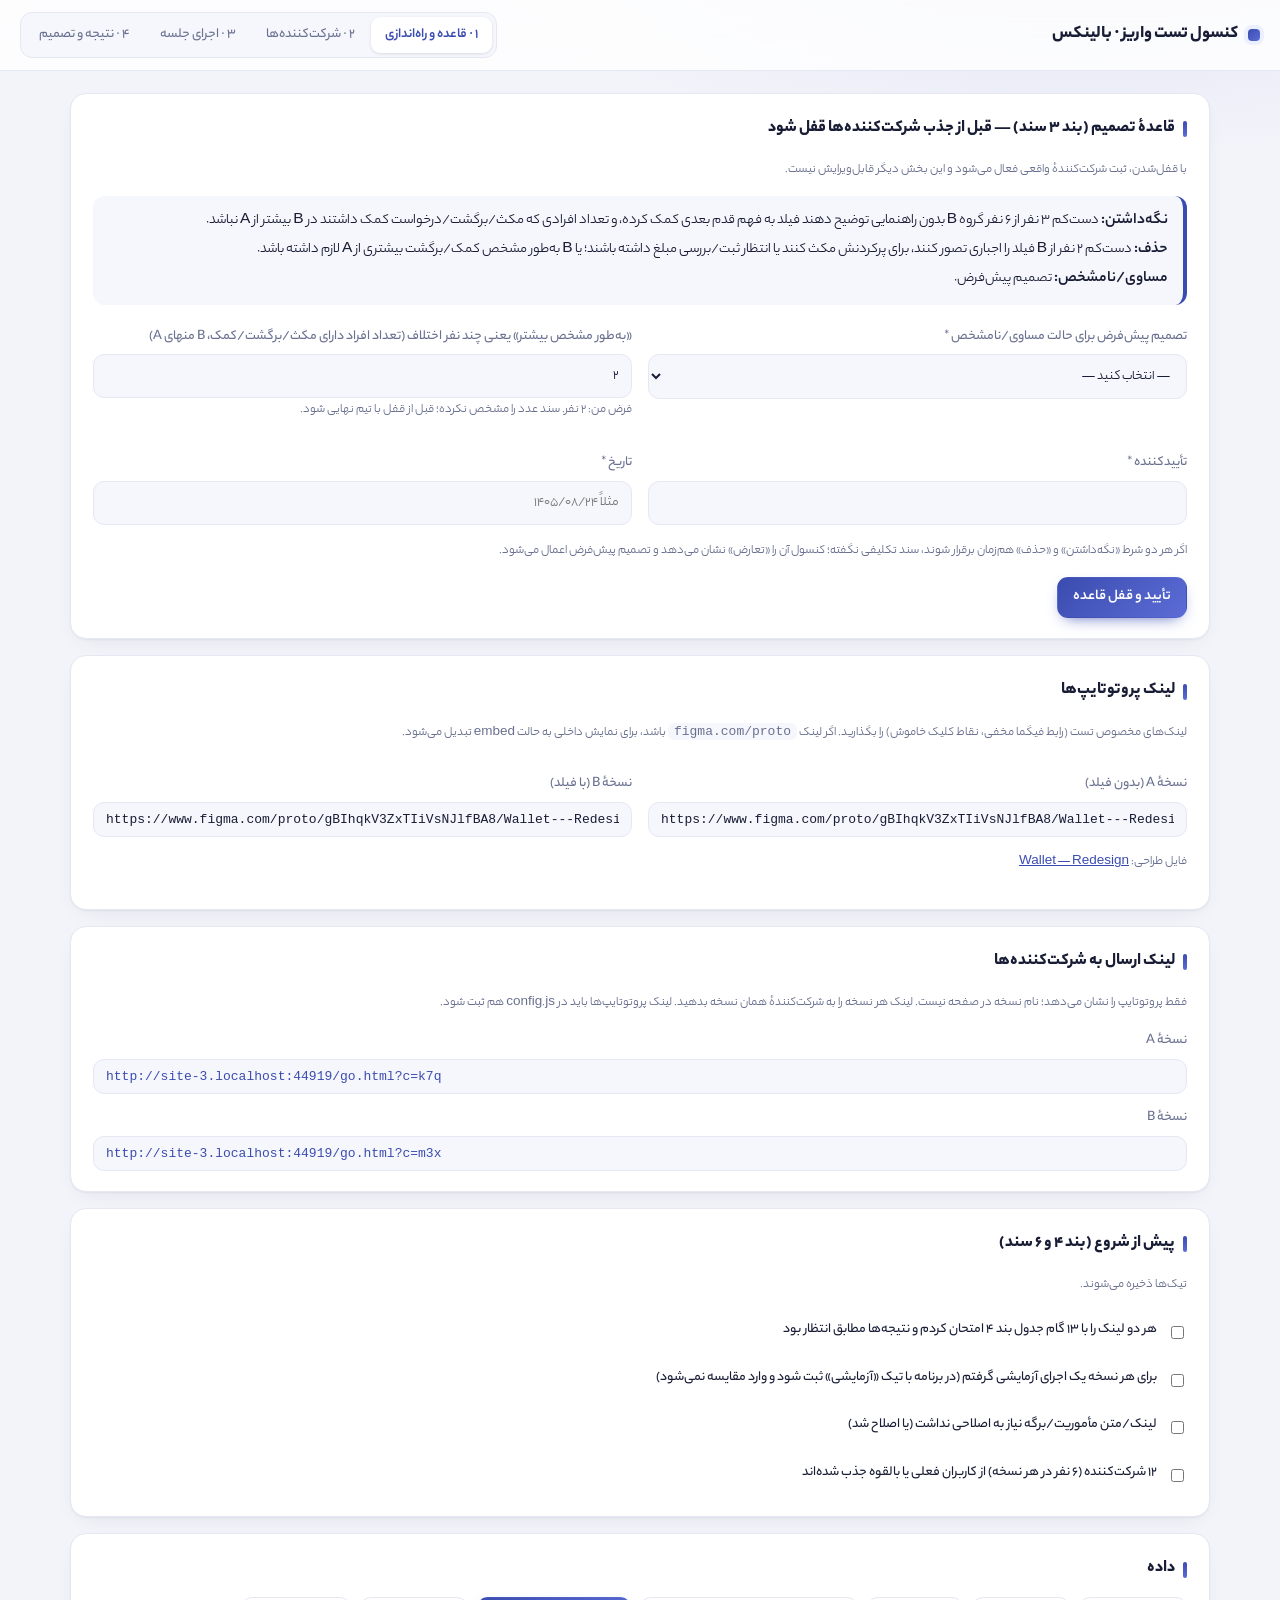
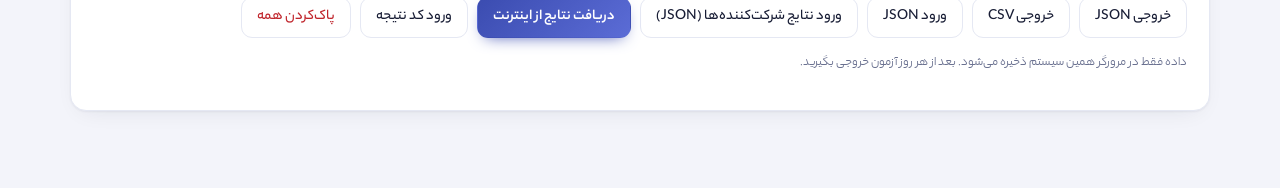
==== commit be1bf59b: "Self-serve flow: result collection, structured questions" ====
--- a/index.html
+++ b/index.html
@@ -159,7 +159,7 @@
   <div class="card"><h2>داده</h2><div class="row">
    <button class="btn" id="exj">خروجی JSON</button><button class="btn" id="exc">خروجی CSV</button>
    <label class="btn" style="margin:0">ورود JSON<input type="file" id="imp" accept=".json" class="hide"></label>
-   <label class="btn" style="margin:0">ورود نتایج شرکت‌کننده‌ها (JSON)<input type="file" id="impr" accept=".json" class="hide"></label><button class="btn danger" id="reset">پاک‌کردن همه</button></div>
+   <label class="btn" style="margin:0">ورود نتایج شرکت‌کننده‌ها (JSON)<input type="file" id="impr" accept=".json" class="hide"></label><button class="btn pri" id="pull">دریافت نتایج از اینترنت</button><button class="btn" id="paste">ورود کد نتیجه</button><button class="btn danger" id="reset">پاک‌کردن همه</button></div>
    <p class="mute">داده فقط در مرورگر همین سیستم ذخیره می‌شود. بعد از هر روز آزمون خروجی بگیرید.</p></div>`;
   if(!L){['def','gap','appr','adate'].forEach(id=>$('#'+id).onchange=()=>{c.defaultDecision=$('#def').value;c.gap=+$('#gap').value||2;c.approver=$('#appr').value;c.approvedDate=$('#adate').value;save()})}
   $('#uA').onchange=e=>{c.urlA=e.target.value.trim();save()};$('#uB').onchange=e=>{c.urlB=e.target.value.trim();save()};
@@ -171,6 +171,8 @@
   $('#exc').onclick=()=>dl('balinex-test.csv','﻿'+toCSV(),'text/csv');
   $('#imp').onchange=e=>{const f=e.target.files[0];if(!f)return;f.text().then(t=>{try{S=JSON.parse(t);save();render()}catch(x){alert('فایل نامعتبر')}})};
   $('#impr').onchange=e=>{const f=e.target.files[0];if(!f)return;f.text().then(t=>{try{let a=JSON.parse(t);if(!Array.isArray(a))a=[a];a.forEach(applyResult);save();alert(a.length+' نتیجه وارد شد. نتیجهٔ «کمک‌کنندگی فیلد»، «اجباری تصور کرد» و «انتظار از مبلغ» را باید خودتان از پاسخ‌ها کدگذاری کنید.');render()}catch(x){alert('فایل نامعتبر')}})};
+  $('#pull').onclick=pullResults;
+  $('#paste').onclick=()=>{const c=prompt('کد نتیجه را بچسبانید');if(!c)return;try{const m=JSON.parse(decodeURIComponent(escape(atob(c.trim()))));alert(processMsgs(m)+' نتیجه وارد شد.');render()}catch(e){alert('کد نامعتبر')}};
   $('#reset').onclick=()=>{if(confirm('همهٔ داده پاک شود؟')){S=structuredClone(DEF);save();render()}};
 }
 
@@ -210,16 +212,25 @@
 const lsGet=k=>{try{return JSON.parse(localStorage.getItem(k))}catch(e){return null}};
 function applyResult(r){
   let p=S.participants.find(x=>x.code===r.p);
-  if(!p){p={id:'p'+Date.now()+Math.random().toString(36).slice(2,5),code:r.p,version:r.v,exp:false,pilot:false,obs:blank()};S.participants.push(p)}
-  const o=p.obs,a=r.answers||{};
-  const clicks=(r.events||[]).filter(e=>e.type==='click');
-  o.outcome=r.outcome==='done'?'unassisted':'incomplete';
-  o.elapsed=r.outcome==='done'?r.elapsed:o.elapsed;
-  if(clicks[0]&&!o.firstClick)o.firstClick=clicks[0].node+' @'+Math.round(clicks[0].t/1000)+'s';
+  if(!p){p={id:'p'+Date.now()+Math.random().toString(36).slice(2,5),code:r.p,version:r.v,exp:r.ex==='yes',pilot:false,obs:blank()};S.participants.push(p)}
+  const o=p.obs;
+  if(o.auto&&o.auto.ts===r.ts)return p;
+  const a=r.a||{};
+  o.outcome=r.o==='done'?'unassisted':'incomplete';
+  if(r.o==='done')o.elapsed=r.e;
+  const c=r.c||[];
+  o.firstClick=c[0]?c[0][1]+' @'+c[0][0]+'s':(r.fb!=null?'تقریبی @'+Math.round(r.fb/1000)+'s':o.firstClick);
   Object.assign(o,{q1:a.q1||'',q2:a.q2||'',q3:a.q3||'',q4:a.q4||'',q5:a.q5||''});
-  if(r.v==='B'&&r.filled)o.fieldUse=r.filled==='yes'?'used':'skipped';
-  o.auto={outcome:r.outcome,elapsed:r.elapsed,clicks:clicks.length,events:r.events||[]};
+  if(r.v==='B'){if(r.f)o.fieldUse=r.f==='yes'?'used':'skipped';if(r.m)o.mandatory=r.m;if(r.x)o.expectation=r.x}
+  o.auto={outcome:r.o,elapsed:r.e,clicks:r.cn||0,ts:r.ts,events:c.map(x=>({t:x[0],type:'click',note:x[1]}))};
   return p}
+function processMsgs(msgs){const g={};
+  msgs.forEach(m=>{if(!m||!m.p)return;const x=g[m.p+'|'+m.ts]=g[m.p+'|'+m.ts]||{a:{}};if(m.k)x.a[m.k]=m.t;else Object.assign(x,m)});
+  let n=0;Object.values(g).forEach(r=>{if(r.v&&r.p){applyResult(r);n++}});save();return n}
+async function pullResults(){const ep=TC.endpoint;if(!ep)return alert('endpoint در config.js تنظیم نشده.');
+  try{const t=await (await fetch(ep+'/json?poll=1&since=all')).text();
+    const msgs=t.split('\n').filter(Boolean).map(l=>{try{const e=JSON.parse(l);return e.event==='message'?JSON.parse(e.message):null}catch(x){return null}}).filter(Boolean);
+    const n=processMsgs(msgs);alert(n+' نتیجه دریافت شد.');render()}catch(e){alert('دریافت ناموفق بود: '+e.message)}}
 
 function embedUrl(u){try{const x=new URL(u);if(x.hostname.endsWith('figma.com')&&x.pathname.startsWith('/proto')){x.hostname='embed.figma.com';x.searchParams.set('embed-host','share');x.searchParams.set('hide-ui','1');x.searchParams.set('hotspot-hints','0');return x.toString()}return u}catch(e){return u}}
 
@@ -292,7 +303,7 @@
     const cl=ev.filter(e=>e.type==='click'),fb=ev.find(e=>e.type==='firstclick_blur'),dn=ev.find(e=>e.type==='done_auto'||e.type==='done');
     $('#trk').innerHTML=!ev.length&&!res?'<span class="mute">هنوز داده‌ای نیست.</span>':
      '<div>کلیک‌ها: <b>'+cl.length+'</b>'+(cl[0]?' · اولین: '+esc(cl[0].node)+' در '+mmss(cl[0].t/1000):(fb?' · اولین کلیک (تقریبی) در '+mmss(fb.t/1000):''))+'</div>'+
-     (dn?'<div>رسیدن به پایان در '+mmss(dn.t/1000)+'</div>':'')+(res?'<div>پاسخ‌نامه ثبت شده · نتیجه: '+esc(res.outcome)+'</div>':'')+
+     (dn?'<div>رسیدن به پایان در '+mmss(dn.t/1000)+'</div>':'')+(res?'<div>پاسخ‌نامه ثبت شده · نتیجه: '+esc(res.o)+'</div>':'')+
      (cl.length?'<div class="mute">'+cl.slice(0,12).map(e=>esc(e.node)+'@'+mmss(e.t/1000)).join(' · ')+'</div>':'')};
   drawTrk();$('#trr').onclick=drawTrk;
   $('#tri').onclick=()=>{const res=lsGet('bt-result-'+p.code),ev=lsGet('bt-'+p.code)||[];
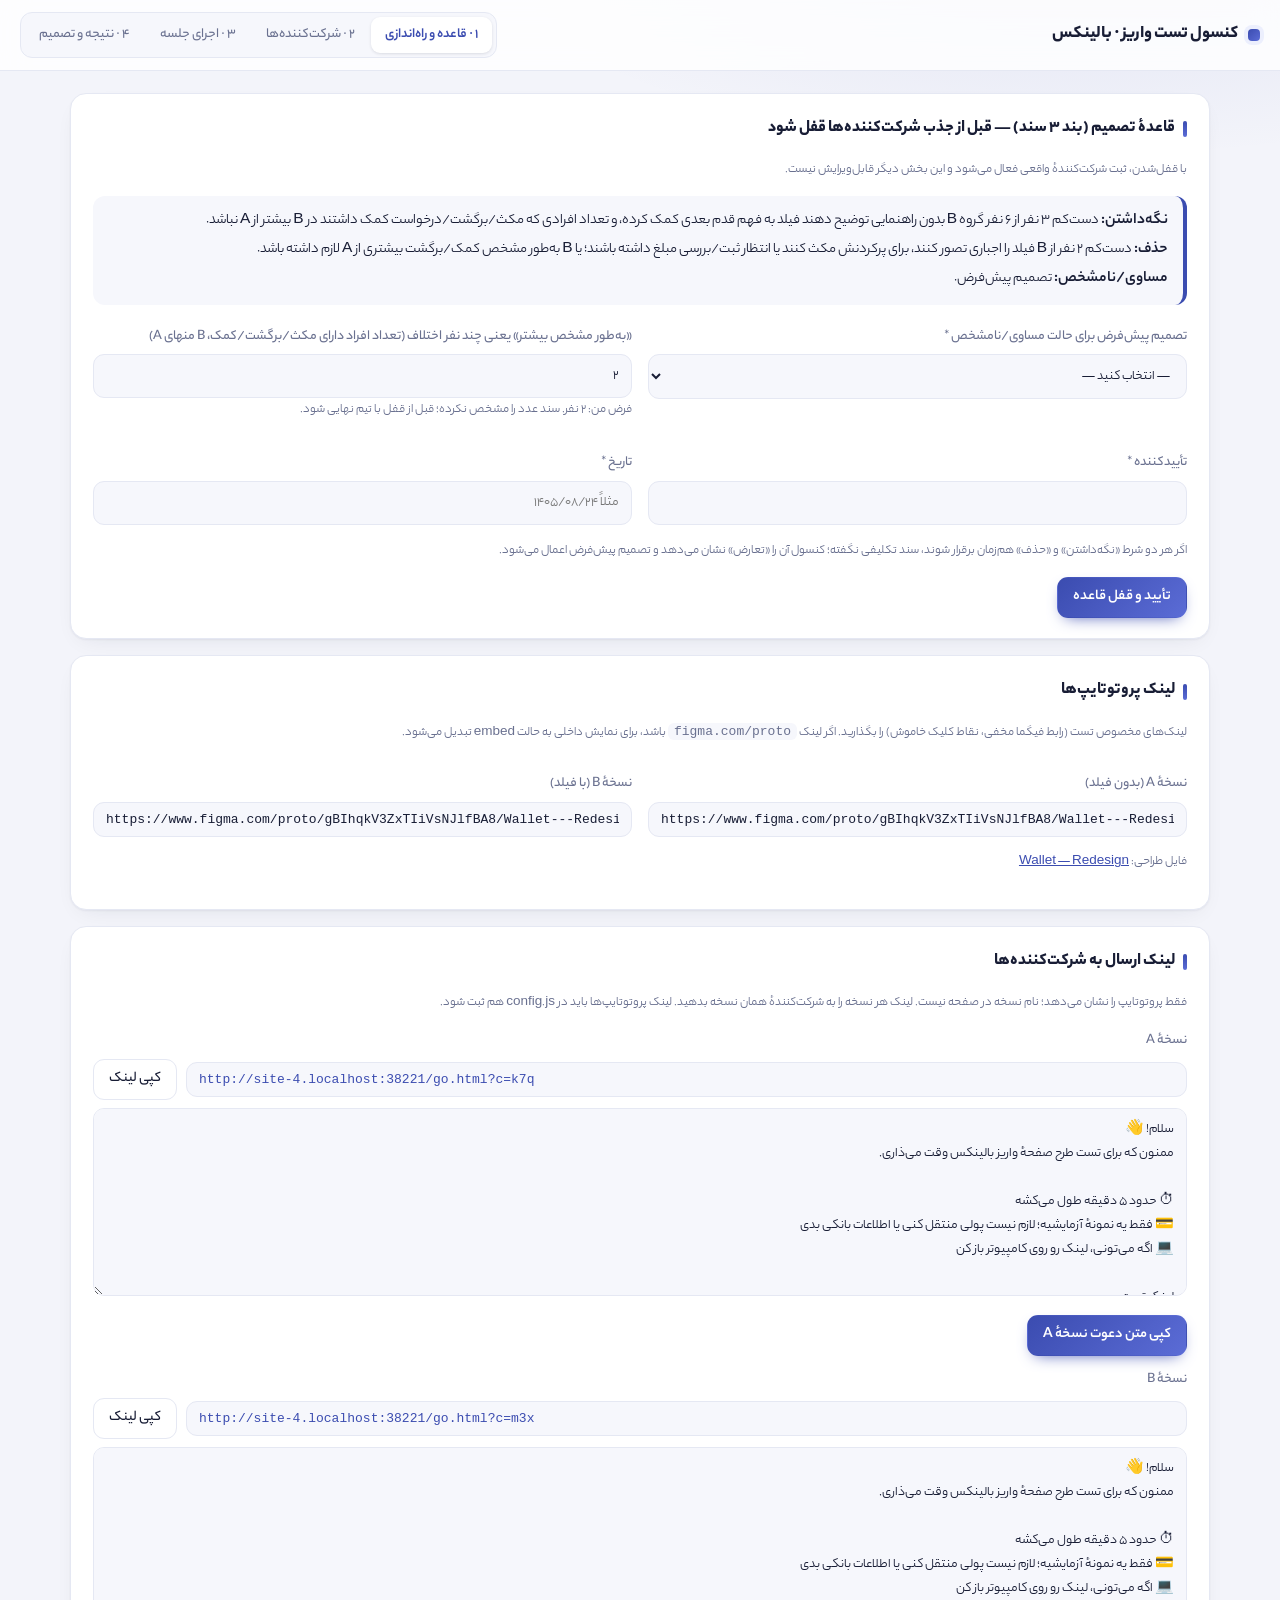
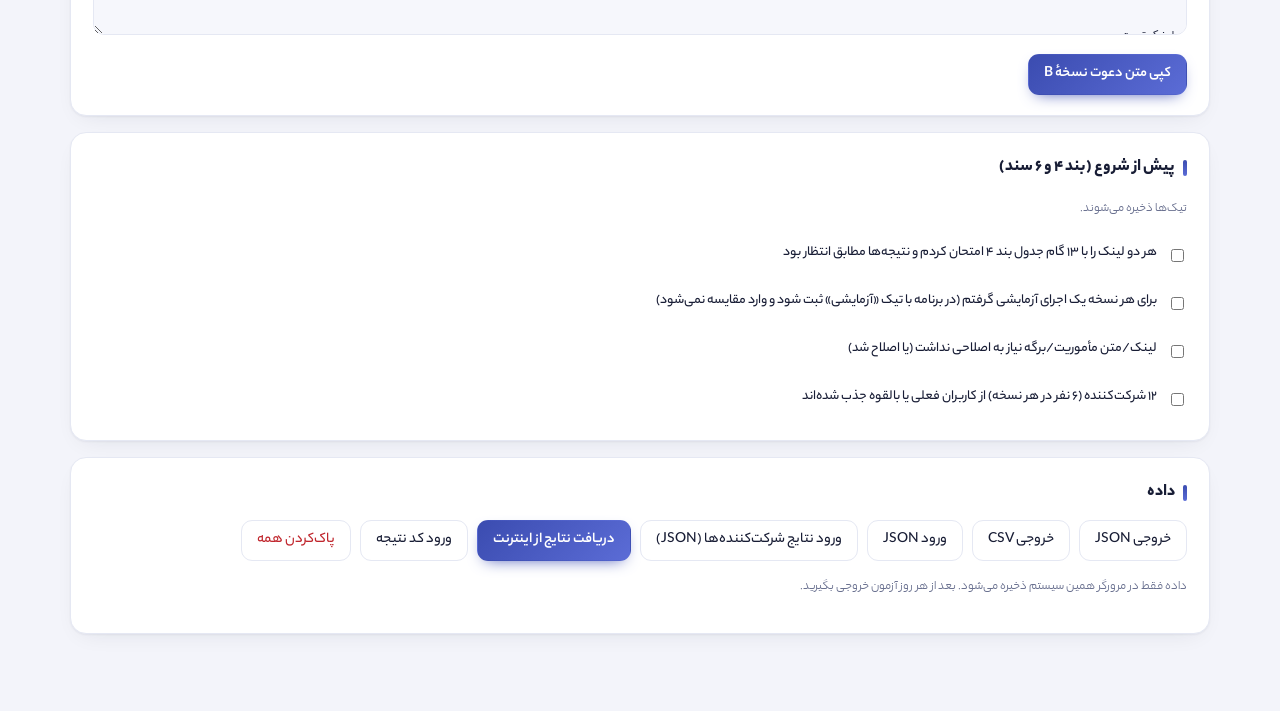
==== commit f14fb03a: "Friendlier participant flow, invite text and copy buttons - go.html: welcoming intro with step strip" ====
--- a/index.html
+++ b/index.html
@@ -116,6 +116,19 @@
   return Math.random()<.5?'A':'B';
 }
 
+/* ---------- invitation text (does not reveal the version) ---------- */
+const invite=link=>`سلام! 👋
+ممنون که برای تست طرح صفحهٔ واریز بالینکس وقت می‌ذاری.
+
+⏱ حدود ۵ دقیقه طول می‌کشه
+💳 فقط یه نمونهٔ آزمایشیه؛ لازم نیست پولی منتقل کنی یا اطلاعات بانکی بدی
+💻 اگه می‌تونی، لینک رو روی کامپیوتر باز کن
+
+لینک تست:
+${link}
+
+ما طرح رو می‌سنجیم، نه تو رو؛ جواب درست یا غلط وجود نداره. هر سؤالی داشتی همین‌جا بپرس. مرسی از کمکت!`;
+
 /* ---------- views ---------- */
 function render(){renderNav();({setup:vSetup,people:vPeople,run:vRun,res:vRes}[S.tab])()}
 
@@ -149,8 +162,10 @@
   </div>
   <div class="card"><h2>لینک ارسال به شرکت‌کننده‌ها</h2>
    <p class="mute">فقط پروتوتایپ را نشان می‌دهد؛ نام نسخه در صفحه نیست. لینک هر نسخه را به شرکت‌کنندهٔ همان نسخه بدهید. لینک پروتوتایپ‌ها باید در config.js هم ثبت شود.</p>
-   <label>نسخهٔ A</label><input readonly dir="ltr" value="${esc(base+(TC.codeA||''))}" onclick="this.select()">
-   <label>نسخهٔ B</label><input readonly dir="ltr" value="${esc(base+(TC.codeB||''))}" onclick="this.select()"></div>
+   ${['A','B'].map(v=>{const link=base+((v==='A'?TC.codeA:TC.codeB)||'');return `
+   <label>نسخهٔ ${v}</label><div class="row"><input readonly dir="ltr" style="flex:1;min-width:220px" value="${esc(link)}" onclick="this.select()"><button class="btn" data-copy="${esc(link)}">کپی لینک</button></div>
+   <textarea readonly rows="7" style="margin-top:8px" id="inv${v}">${esc(invite(link))}</textarea>
+   <div class="row" style="margin-top:6px"><button class="btn pri" data-copy-el="inv${v}">کپی متن دعوت نسخهٔ ${v}</button></div>`}).join('')}</div>
   <div class="card"><h2>پیش از شروع (بند ۴ و ۶ سند)</h2>
    <p class="mute">تیک‌ها ذخیره می‌شوند.</p>
    ${[['pre1','هر دو لینک را با ۱۳ گام جدول بند ۴ امتحان کردم و نتیجه‌ها مطابق انتظار بود'],['pre2','برای هر نسخه یک اجرای آزمایشی گرفتم (در برنامه با تیک «آزمایشی» ثبت شود و وارد مقایسه نمی‌شود)'],['pre3','لینک/متن مأموریت/برگه نیاز به اصلاحی نداشت (یا اصلاح شد)'],['pre4','۱۲ شرکت‌کننده (۶ نفر در هر نسخه) از کاربران فعلی یا بالقوه جذب شده‌اند']]
@@ -162,6 +177,10 @@
    <label class="btn" style="margin:0">ورود نتایج شرکت‌کننده‌ها (JSON)<input type="file" id="impr" accept=".json" class="hide"></label><button class="btn pri" id="pull">دریافت نتایج از اینترنت</button><button class="btn" id="paste">ورود کد نتیجه</button><button class="btn danger" id="reset">پاک‌کردن همه</button></div>
    <p class="mute">داده فقط در مرورگر همین سیستم ذخیره می‌شود. بعد از هر روز آزمون خروجی بگیرید.</p></div>`;
   if(!L){['def','gap','appr','adate'].forEach(id=>$('#'+id).onchange=()=>{c.defaultDecision=$('#def').value;c.gap=+$('#gap').value||2;c.approver=$('#appr').value;c.approvedDate=$('#adate').value;save()})}
+  const copy=(txt,btn)=>{const done=()=>{const o=btn.textContent;btn.textContent='کپی شد ✓';setTimeout(()=>btn.textContent=o,1500)};
+    if(navigator.clipboard&&navigator.clipboard.writeText)navigator.clipboard.writeText(txt).then(done,()=>{});else{const t=document.createElement('textarea');t.value=txt;document.body.appendChild(t);t.select();document.execCommand('copy');t.remove();done()}};
+  document.querySelectorAll('[data-copy]').forEach(b=>b.onclick=()=>copy(b.dataset.copy,b));
+  document.querySelectorAll('[data-copy-el]').forEach(b=>b.onclick=()=>copy($('#'+b.dataset.copyEl).value,b));
   $('#uA').onchange=e=>{c.urlA=e.target.value.trim();save()};$('#uB').onchange=e=>{c.urlB=e.target.value.trim();save()};
   $('#lock').onclick=()=>{c.defaultDecision=$('#def').value;c.approver=$('#appr').value;c.approvedDate=$('#adate').value;c.gap=+$('#gap').value||2;
     if(!c.defaultDecision||!c.approver||!c.approvedDate)return alert('تصمیم پیش‌فرض، تأییدکننده و تاریخ را کامل کنید.');c.locked=true;save();render()};
@@ -187,11 +206,11 @@
    <div class="row" style="margin-top:10px"><button class="btn pri" id="add">ثبت و تخصیص نسخه</button>
    <span class="mute">تخصیص تصادفی است و در هر لایهٔ تجربه تا حد ممکن متعادل می‌ماند؛ سقف ۶ نفر برای هر نسخه.</span></div></div>
   <div class="card"><h2>فهرست (${fa(real().length)} از ۱۲)</h2>
-   <table><tr><th>شناسه</th><th>نسخه</th><th>تجربه</th><th>نوع</th><th>نتیجه</th><th></th></tr>
-   ${S.participants.map(p=>`<tr class="${p.id===S.sel?'sel':''}"><td>${esc(p.code)}</td>
+   <table><tr><th>نسخه</th><th>تجربه</th><th>نوع</th><th>نتیجه</th><th></th></tr>
+   ${S.participants.map(p=>`<tr class="${p.id===S.sel?'sel':''}">
     <td><span class="pill p${p.version}">${p.version}</span></td><td>${p.exp?'دارد':'ندارد'}</td><td>${p.pilot?'آزمایشی':'اصلی'}</td>
     <td>${OUT[p.obs.outcome]||'—'}</td>
-    <td class="row"><button class="btn" data-run="${p.id}">اجرا</button><button class="btn danger" data-del="${p.id}">حذف</button></td></tr>`).join('')||'<tr><td colspan=6 class="mute">هنوز کسی ثبت نشده.</td></tr>'}</table></div>`;
+    <td class="row"><button class="btn" data-run="${p.id}">اجرا</button><button class="btn danger" data-del="${p.id}">حذف</button></td></tr>`).join('')||'<tr><td colspan=5 class="mute">هنوز کسی ثبت نشده.</td></tr>'}</table></div>`;
   $('#add').onclick=()=>{
     const pilot=$('#pil').value==='1';
     if(!pilot&&real().length>=12)return alert('۱۲ نفر کامل است.');
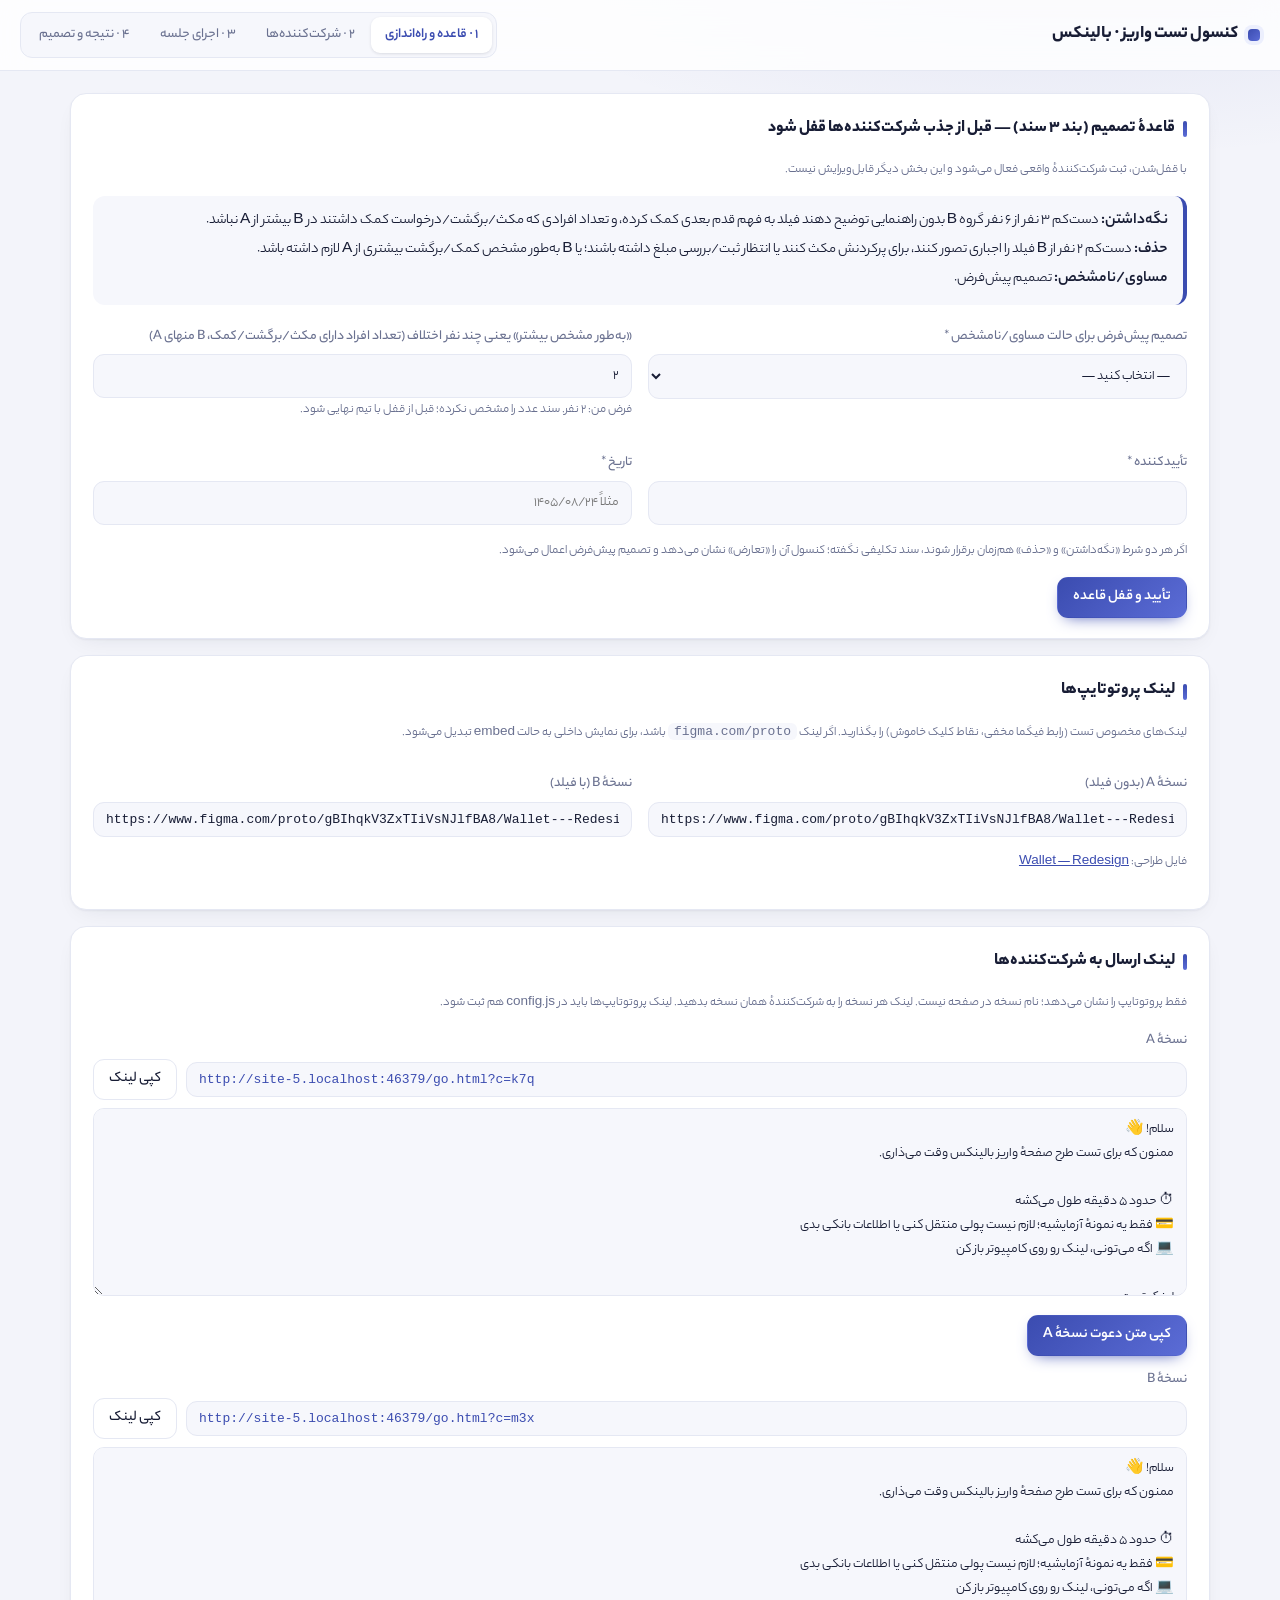
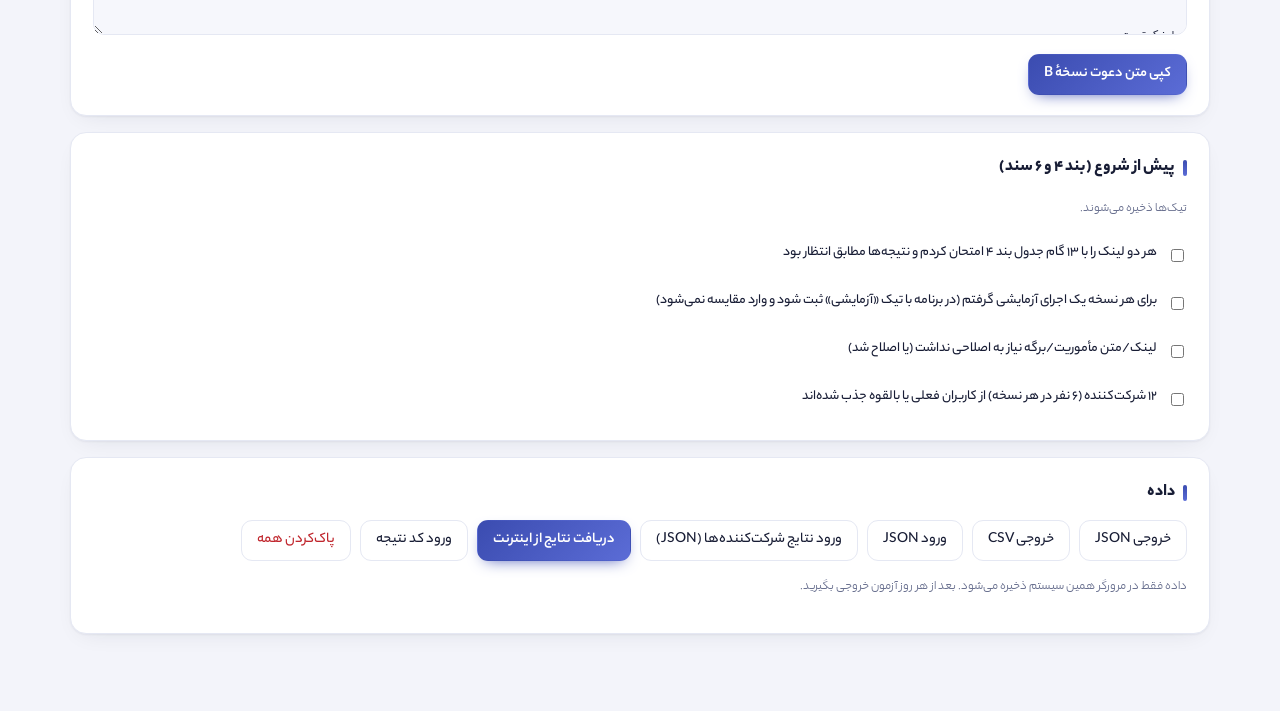
==== commit f7185e9e: "New post-task questionnaire and console mapping - go.html: ease rating (1-7, required), self-reporte" ====
--- a/index.html
+++ b/index.html
@@ -224,7 +224,7 @@
 }
 
 const OUT={unassisted:'تکمیل بدون کمک',assisted:'تکمیل با کمک',incomplete:'ناتمام',limit:'محدودیت پروتوتایپ'};
-const blank=()=>({startedAt:null,stoppedAt:null,elapsed:null,events:[],firstClick:'',firstMethod:'',outcome:'',fieldUse:'',mandatory:'',expectation:'',helped:'',quote:'',pauseNote:'',q1:'',q2:'',q3:'',q4:'',q5:''});
+const blank=()=>({startedAt:null,stoppedAt:null,elapsed:null,events:[],firstClick:'',firstMethod:'',outcome:'',fieldUse:'',mandatory:'',expectation:'',helped:'',quote:'',pauseNote:'',q1:'',q2:'',q3:'',q4:'',q5:'',sq:''});
 const EVT={click:'اولین کلیک',pause:'مکث',pausefill:'مکث برای پرکردن فیلد',back:'برگشت (مسیرنما)',help:'درخواست کمک',inactive:'کلیک روی بخش غیرفعال',note:'یادداشت'};
 let tick=null;
 const goUrl=p=>base+(p.version==='A'?TC.codeA:TC.codeB)+'&m=1&p='+encodeURIComponent(p.code);
@@ -240,7 +240,9 @@
   const c=r.c||[];
   o.firstClick=c[0]?c[0][1]+' @'+c[0][0]+'s':(r.fb!=null?'تقریبی @'+Math.round(r.fb/1000)+'s':o.firstClick);
   Object.assign(o,{q1:a.q1||'',q2:a.q2||'',q3:a.q3||'',q4:a.q4||'',q5:a.q5||''});
-  if(r.v==='B'){if(r.f)o.fieldUse=r.f==='yes'?'used':'skipped';if(r.m)o.mandatory=r.m;if(r.x)o.expectation=r.x}
+  o.sq=r.sq?+r.sq:o.sq;
+  o.events=(o.events||[]).filter(e=>e.note!=='خودگزارشی');if(r.tr==='yes')o.events.push({t:null,type:'pause',note:'خودگزارشی'});   // مکث/برگشت/سردرگمی که خود شرکت‌کننده گفته
+  if(r.v==='B'){if(r.f)o.fieldUse=({yes:'used',no:'skipped'})[r.f]||r.f;if(r.m)o.mandatory=r.m;if(r.x)o.expectation=r.x;if(r.hp)o.helped=+r.hp>=4?'yes':'no'}   // کمک‌کنندگی: امتیاز ۴ یا ۵ از ۵
   o.auto={outcome:r.o,elapsed:r.e,clicks:r.cn||0,ts:r.ts,events:c.map(x=>({t:x[0],type:'click',note:x[1]}))};
   return p}
 function processMsgs(msgs){const g={};
@@ -265,7 +267,7 @@
    ['۴ · مشاهده','ثبت: اولین کلیک، اولین روش، توقف، برگشت، درخواست کمک. به مبلغ یا روش کارت‌به‌کارت اشاره نکنید. کلیک روی «واریز تومان» در مسیرنما = «برگشت».'],
    ['۵ · موقعیت‌های خاص','درخواست کمک: فقط بپرسید «اگر تنها بودی، قدم بعدی‌ات چی بود؟»؛ راهنمایی مستقیم بعد از ثبت نتیجه.\nروش غیرفعال: خطا ندانید؛ یک بار بگویید «این بخش در نمونه فعال نیست؛ اگر بود، چه انتظاری داشتی؟»، پاسخ را ثبت و از همان صفحه ادامه دهید. با تکمیل کارت‌به‌کارت → «تکمیل با کمک»؛ وگرنه «محدودیت پروتوتایپ» (زمانش مقایسه نمی‌شود).\nسه دقیقه: اگر بعد از ۳ دقیقه به شمارهٔ کارت مقصد نرسید یا انصراف داد → «ناتمام» و برو گام ۷.'],
    ['۶ · پایان مأموریت','وقتی شمارهٔ کارت مقصد را پیدا کرد و گفت برای انتقال از آن استفاده می‌کند، تایمر را متوقف کنید.'],
-   ['۷ · پرسش‌های بعد از مأموریت','از همه: «قدم بعدی‌ات در دنیای واقعی چی بود؟» و «کجای این مسیر برات مبهم بود؟»'+(isB?'\nگروه B: «به نظرت فیلد مبلغ چه کاری انجام می‌داد؟» و «فکر می‌کردی بدون پر کردنش می‌تونی ادامه بدی؟»\nاگر فیلد را پر کرد: «مبلغی که وارد کردی، فکر می‌کنی کجا استفاده می‌شه؟»':'')]];
+   ['۷ · پرسش‌های بعد از مأموریت','از همه: «چقدر انجام این فرایند برات راحت بود؟ (۱ تا ۷)» و «وسط مسیر جایی مکث کردی، برگشتی یا نمی‌دونستی چی‌کار کنی؟ کجا؟»'+(isB?'\nگروه B: «فیلد مبلغ رو دیدی؟»، «به نظرت فیلد مبلغ چه کاری انجام می‌داد؟»، «فکر می‌کردی بدون پر کردنش می‌تونی ادامه بدی؟»، «انتظار داشتی مبلغی که می‌نویسی چه بشه؟» و «فیلد مبلغ به فهمیدن قدم بعدی کمکت کرد؟ (۱ تا ۵)»\nاگر فیلد را پر کرد: «مبلغی که وارد کردی، فکر می‌کنی کجا استفاده می‌شه؟»':'')]];
   $('#app').innerHTML=`
   <div class="row" style="margin-bottom:10px"><b class="big">${esc(p.code)}</b>
    <span class="pill p${p.version} ${S.showVer?'':'hide'}" id="vb">نسخهٔ ${p.version}</span>
@@ -294,15 +296,16 @@
       <div><label>اولین روش انتخاب‌شده</label><input data-f="firstMethod" value="${esc(o.firstMethod)}"></div></div>
      <label>نتیجهٔ مأموریت</label><select data-f="outcome"><option value="">—</option>${Object.entries(OUT).map(([k,v])=>`<option value="${k}" ${o.outcome===k?'selected':''}>${v}</option>`).join('')}</select>
      <label>زمان ثبت‌شده</label><input data-f="elapsed" type="number" value="${o.elapsed??''}" placeholder="ثانیه — با توقف تایمر پر می‌شود">
+     <label>راحتی فرایند از نظر خود شرکت‌کننده (۱ تا ۷)</label><input data-f="sq" type="number" min="1" max="7" value="${o.sq??''}">
      ${isB?`<div class="grid g2"><div><label>رفتار با فیلد</label><select data-f="fieldUse"><option value="">—</option>${[['used','استفاده کرد'],['skipped','رد کرد'],['unseen','ندید']].map(([k,v])=>`<option value="${k}" ${o.fieldUse===k?'selected':''}>${v}</option>`).join('')}</select></div>
       <div><label>اجباری تصور کرد؟</label><select data-f="mandatory"><option value="">—</option>${[['yes','بله'],['no','خیر'],['unk','نامشخص']].map(([k,v])=>`<option value="${k}" ${o.mandatory===k?'selected':''}>${v}</option>`).join('')}</select></div>
-      <div><label>انتظار از مبلغ</label><select data-f="expectation"><option value="">—</option>${[['recorded','ثبت یا بررسی می‌شود'],['unused','استفاده نمی‌شود'],['unk','نمی‌داند']].map(([k,v])=>`<option value="${k}" ${o.expectation===k?'selected':''}>${v}</option>`).join('')}</select></div>
+      <div><label>انتظار از مبلغ</label><select data-f="expectation"><option value="">—</option>${[['recorded','ثبت یا بررسی می‌شود'],['shown','فقط نمایش داده می‌شود'],['unused','استفاده نمی‌شود'],['unk','نمی‌داند']].map(([k,v])=>`<option value="${k}" ${o.expectation===k?'selected':''}>${v}</option>`).join('')}</select></div>
       <div><label>بدون راهنمایی گفت فیلد به فهم قدم بعدی کمک کرد؟</label><select data-f="helped"><option value="">—</option>${[['yes','بله'],['no','خیر']].map(([k,v])=>`<option value="${k}" ${o.helped===k?'selected':''}>${v}</option>`).join('')}</select></div></div>`:''}
      <label>محل و دلیل احتمالی مکث/برگشت</label><textarea data-f="pauseNote">${esc(o.pauseNote)}</textarea>
      <label>نقل‌قول کوتاه</label><textarea data-f="quote">${esc(o.quote)}</textarea>
-     <label>پاسخ: قدم بعدی در دنیای واقعی؟</label><textarea data-f="q1">${esc(o.q1)}</textarea>
-     <label>پاسخ: کجای مسیر مبهم بود؟</label><textarea data-f="q2">${esc(o.q2)}</textarea>
-     ${isB?`<label>پاسخ: فیلد مبلغ چه کاری می‌کرد؟</label><textarea data-f="q3">${esc(o.q3)}</textarea>
+     <label>پاسخ: شمارهٔ کارت رو چطور استفاده می‌کنی؟ (سؤال قدیمی)</label><textarea data-f="q1">${esc(o.q1)}</textarea>
+     <label>پاسخ: (اگر مکث/برگشت داشت) کجا؟</label><textarea data-f="q2">${esc(o.q2)}</textarea>
+     ${isB?`<label>پاسخ: به نظرت فیلد مبلغ چه کاری می‌کرد؟</label><textarea data-f="q3">${esc(o.q3)}</textarea>
       <label>پاسخ: بدون پرکردنش می‌توانستی ادامه بدهی؟</label><textarea data-f="q4">${esc(o.q4)}</textarea>
       <label>پاسخ (اگر پر کرد): مبلغ کجا استفاده می‌شود؟</label><textarea data-f="q5">${esc(o.q5)}</textarea>`:''}
     </div></div></div>`;
@@ -346,7 +349,7 @@
   const n=k=>g.filter(p=>p.obs.outcome===k).length;
   const t=g.filter(p=>p.obs.outcome==='unassisted'&&p.obs.elapsed!=null).map(p=>p.obs.elapsed);
   return{g,n:g.length,done:g.filter(p=>p.obs.outcome).length,unassisted:n('unassisted'),assisted:n('assisted'),incomplete:n('incomplete'),limit:n('limit'),med:median(t),tn:t.length,trouble:g.filter(trouble).length,
-   mand:g.filter(p=>p.obs.mandatory==='yes').length,rec:g.filter(p=>p.obs.expectation==='recorded').length,objection:g.filter(objection).length,helped:g.filter(p=>p.obs.helped==='yes').length,
+   mand:g.filter(p=>p.obs.mandatory==='yes').length,rec:g.filter(p=>p.obs.expectation==='recorded').length,objection:g.filter(objection).length,helped:g.filter(p=>p.obs.helped==='yes').length,ease:(()=>{const v=g.map(p=>+p.obs.sq).filter(x=>x>0);return v.length?Math.round(v.reduce((a,b)=>a+b,0)/v.length*10)/10:null})(),
    used:g.filter(p=>p.obs.fieldUse==='used').length,skipped:g.filter(p=>p.obs.fieldUse==='skipped').length,unseen:g.filter(p=>p.obs.fieldUse==='unseen').length}}
 
 function decide(a,b){
@@ -382,6 +385,7 @@
    ${row('میانهٔ زمان (فقط تکمیل بدون کمک؛ n در پرانتز)',m(A.med)+' ('+fa(A.tn)+')',m(B.med)+' ('+fa(B.tn)+')')}
    ${row('افراد دارای مکث/برگشت/درخواست کمک',fa(A.trouble),fa(B.trouble))}
    ${row('فیلد: استفاده / رد / ندید','—',fa(B.used)+' / '+fa(B.skipped)+' / '+fa(B.unseen))}
+   ${row('میانگین راحتی فرایند (۱ تا ۷، خودگزارشی)',A.ease==null?'—':fa(A.ease),B.ease==null?'—':fa(B.ease))}
    ${row('اجباری تصور کردند','—',fa(B.mand))}
    ${row('انتظار ثبت یا بررسی مبلغ','—',fa(B.rec))}
    ${row('فیلد را به فهم قدم بعدی کمک‌کننده دانستند','—',fa(B.helped))}
@@ -391,9 +395,9 @@
 }
 
 /* ---------- export ---------- */
-function toCSV(){const h=['code','version','pilot','experience','outcome','elapsed_s','first_click','first_method','field_use','mandatory','expectation','helped','trouble','events','pause_note','quote','q1','q2','q3','q4','q5','auto_clicks'];
+function toCSV(){const h=['code','version','pilot','experience','outcome','elapsed_s','first_click','first_method','field_use','mandatory','expectation','helped','trouble','events','pause_note','quote','q1','q2','q3','q4','q5','auto_clicks','ease'];
   const q=v=>'"'+String(v??'').replace(/"/g,'""')+'"';
-  return [h.join(','),...S.participants.map(p=>{const o=p.obs;return [p.code,p.version,p.pilot?1:0,p.exp?1:0,o.outcome,o.elapsed,o.firstClick,o.firstMethod,o.fieldUse,o.mandatory,o.expectation,o.helped,trouble(p)?1:0,o.events.map(e=>`${e.t??''}s:${e.type}${e.note?'('+e.note+')':''}`).join(' | '),o.pauseNote,o.quote,o.q1,o.q2,o.q3,o.q4,o.q5,o.auto?o.auto.clicks:''].map(q).join(',')})].join('\n')}
+  return [h.join(','),...S.participants.map(p=>{const o=p.obs;return [p.code,p.version,p.pilot?1:0,p.exp?1:0,o.outcome,o.elapsed,o.firstClick,o.firstMethod,o.fieldUse,o.mandatory,o.expectation,o.helped,trouble(p)?1:0,o.events.map(e=>`${e.t??''}s:${e.type}${e.note?'('+e.note+')':''}`).join(' | '),o.pauseNote,o.quote,o.q1,o.q2,o.q3,o.q4,o.q5,o.auto?o.auto.clicks:'',o.sq].map(q).join(',')})].join('\n')}
 function dl(n,t,m){const a=document.createElement('a');a.href=URL.createObjectURL(new Blob([t],{type:m}));a.download=n;a.click()}
 
 render();
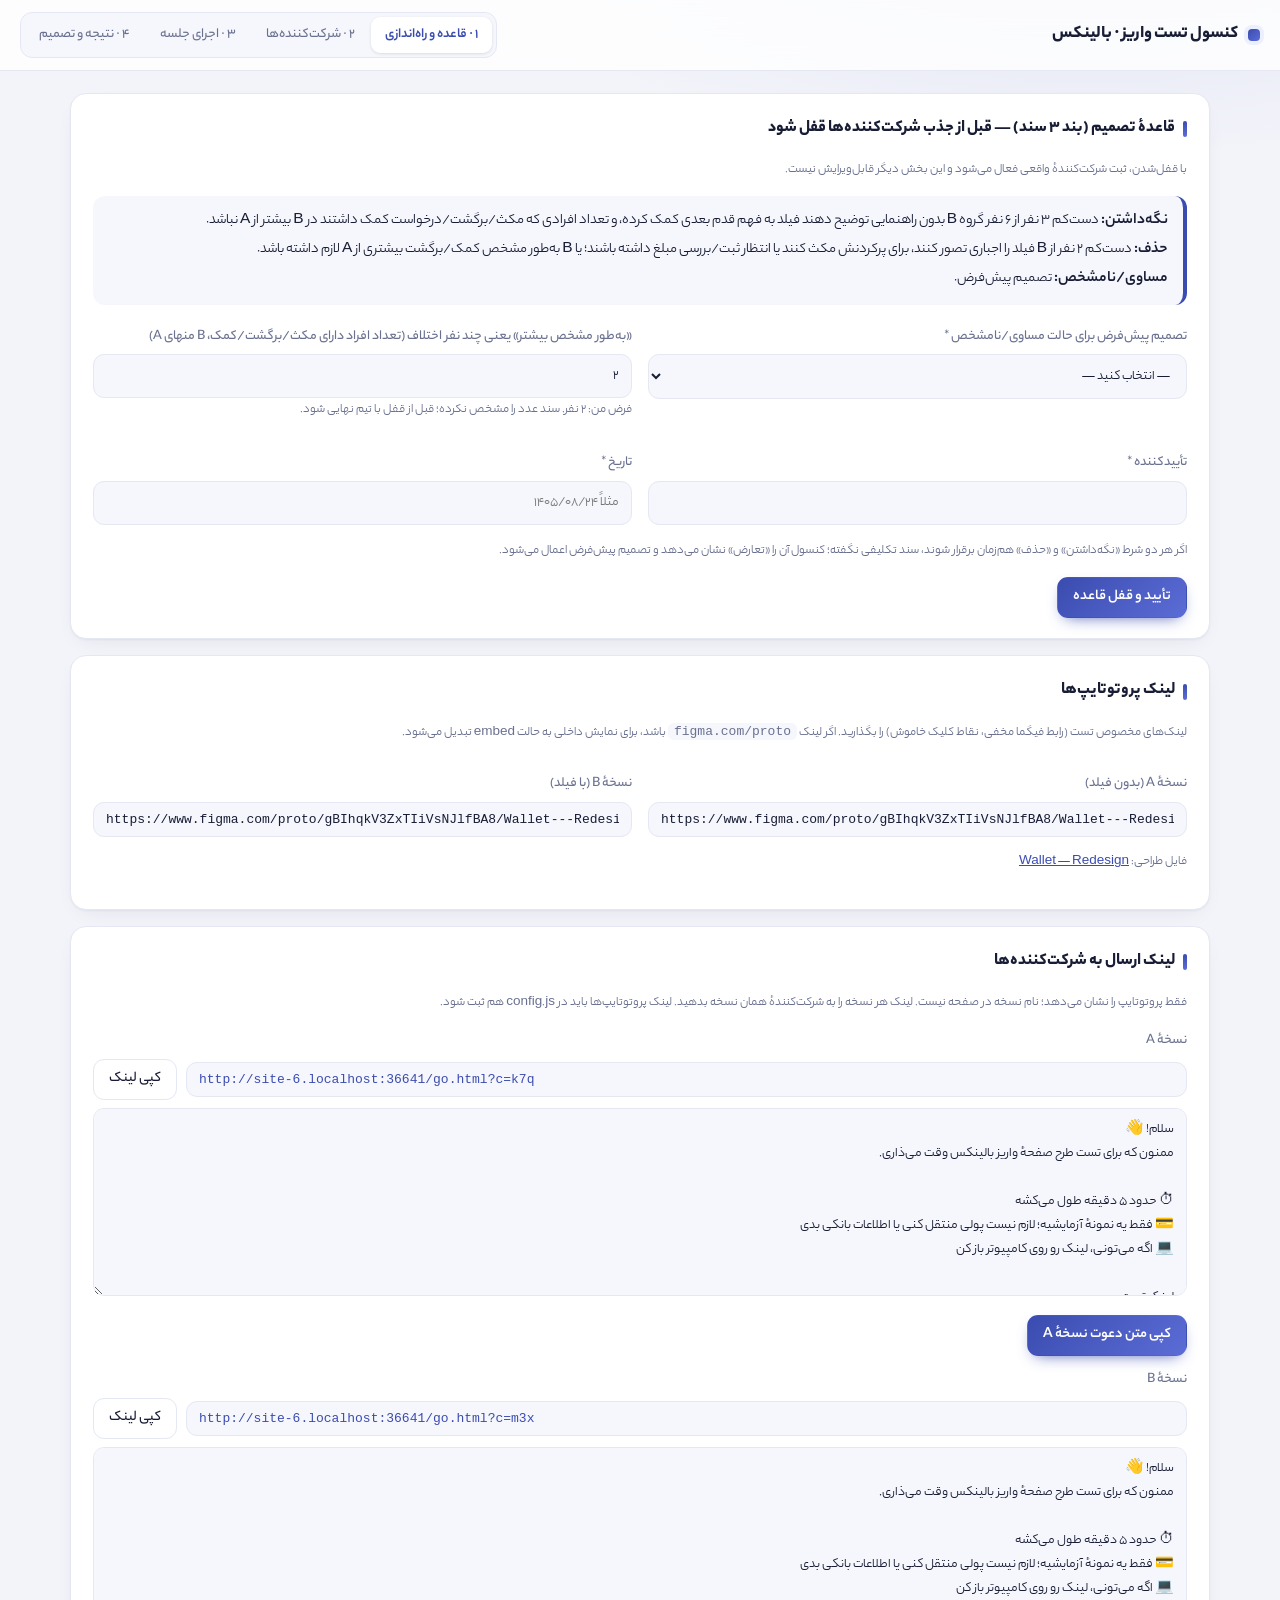
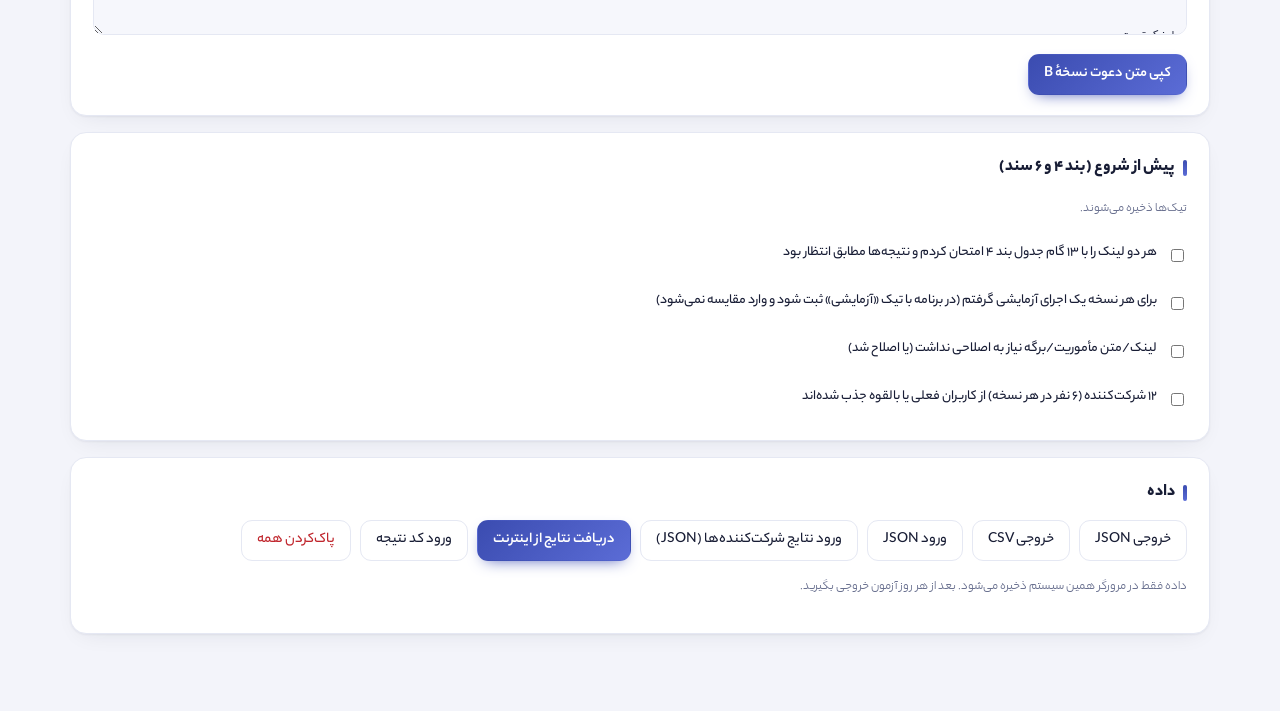
==== commit 956b1166: "Call it 'amount of deposit field' consistently in the B questions Co-Authored-By: Claude Sonnet 5.5 " ====
--- a/index.html
+++ b/index.html
@@ -267,7 +267,7 @@
    ['۴ · مشاهده','ثبت: اولین کلیک، اولین روش، توقف، برگشت، درخواست کمک. به مبلغ یا روش کارت‌به‌کارت اشاره نکنید. کلیک روی «واریز تومان» در مسیرنما = «برگشت».'],
    ['۵ · موقعیت‌های خاص','درخواست کمک: فقط بپرسید «اگر تنها بودی، قدم بعدی‌ات چی بود؟»؛ راهنمایی مستقیم بعد از ثبت نتیجه.\nروش غیرفعال: خطا ندانید؛ یک بار بگویید «این بخش در نمونه فعال نیست؛ اگر بود، چه انتظاری داشتی؟»، پاسخ را ثبت و از همان صفحه ادامه دهید. با تکمیل کارت‌به‌کارت → «تکمیل با کمک»؛ وگرنه «محدودیت پروتوتایپ» (زمانش مقایسه نمی‌شود).\nسه دقیقه: اگر بعد از ۳ دقیقه به شمارهٔ کارت مقصد نرسید یا انصراف داد → «ناتمام» و برو گام ۷.'],
    ['۶ · پایان مأموریت','وقتی شمارهٔ کارت مقصد را پیدا کرد و گفت برای انتقال از آن استفاده می‌کند، تایمر را متوقف کنید.'],
-   ['۷ · پرسش‌های بعد از مأموریت','از همه: «چقدر انجام این فرایند برات راحت بود؟ (۱ تا ۷)» و «وسط مسیر جایی مکث کردی، برگشتی یا نمی‌دونستی چی‌کار کنی؟ کجا؟»'+(isB?'\nگروه B: «فیلد مبلغ رو دیدی؟»، «به نظرت فیلد مبلغ چه کاری انجام می‌داد؟»، «فکر می‌کردی بدون پر کردنش می‌تونی ادامه بدی؟»، «انتظار داشتی مبلغی که می‌نویسی چه بشه؟» و «فیلد مبلغ به فهمیدن قدم بعدی کمکت کرد؟ (۱ تا ۵)»\nاگر فیلد را پر کرد: «مبلغی که وارد کردی، فکر می‌کنی کجا استفاده می‌شه؟»':'')]];
+   ['۷ · پرسش‌های بعد از مأموریت','از همه: «چقدر انجام این فرایند برات راحت بود؟ (۱ تا ۷)» و «وسط مسیر جایی مکث کردی، برگشتی یا نمی‌دونستی چی‌کار کنی؟ کجا؟»'+(isB?'\nگروه B: «فیلد مبلغ واریز رو دیدی؟»، «به نظرت فیلد مبلغ واریز چه کاری انجام می‌داد؟»، «فکر می‌کردی بدون پر کردنش می‌تونی ادامه بدی؟»، «انتظار داشتی مبلغی که می‌نویسی چه بشه؟» و «فیلد مبلغ واریز به فهمیدن قدم بعدی کمکت کرد؟ (۱ تا ۵)»\nاگر فیلد را پر کرد: «مبلغی که وارد کردی، فکر می‌کنی کجا استفاده می‌شه؟»':'')]];
   $('#app').innerHTML=`
   <div class="row" style="margin-bottom:10px"><b class="big">${esc(p.code)}</b>
    <span class="pill p${p.version} ${S.showVer?'':'hide'}" id="vb">نسخهٔ ${p.version}</span>
@@ -305,7 +305,7 @@
      <label>نقل‌قول کوتاه</label><textarea data-f="quote">${esc(o.quote)}</textarea>
      <label>پاسخ: شمارهٔ کارت رو چطور استفاده می‌کنی؟ (سؤال قدیمی)</label><textarea data-f="q1">${esc(o.q1)}</textarea>
      <label>پاسخ: (اگر مکث/برگشت داشت) کجا؟</label><textarea data-f="q2">${esc(o.q2)}</textarea>
-     ${isB?`<label>پاسخ: به نظرت فیلد مبلغ چه کاری می‌کرد؟</label><textarea data-f="q3">${esc(o.q3)}</textarea>
+     ${isB?`<label>پاسخ: به نظرت فیلد مبلغ واریز چه کاری می‌کرد؟</label><textarea data-f="q3">${esc(o.q3)}</textarea>
       <label>پاسخ: بدون پرکردنش می‌توانستی ادامه بدهی؟</label><textarea data-f="q4">${esc(o.q4)}</textarea>
       <label>پاسخ (اگر پر کرد): مبلغ کجا استفاده می‌شود؟</label><textarea data-f="q5">${esc(o.q5)}</textarea>`:''}
     </div></div></div>`;
